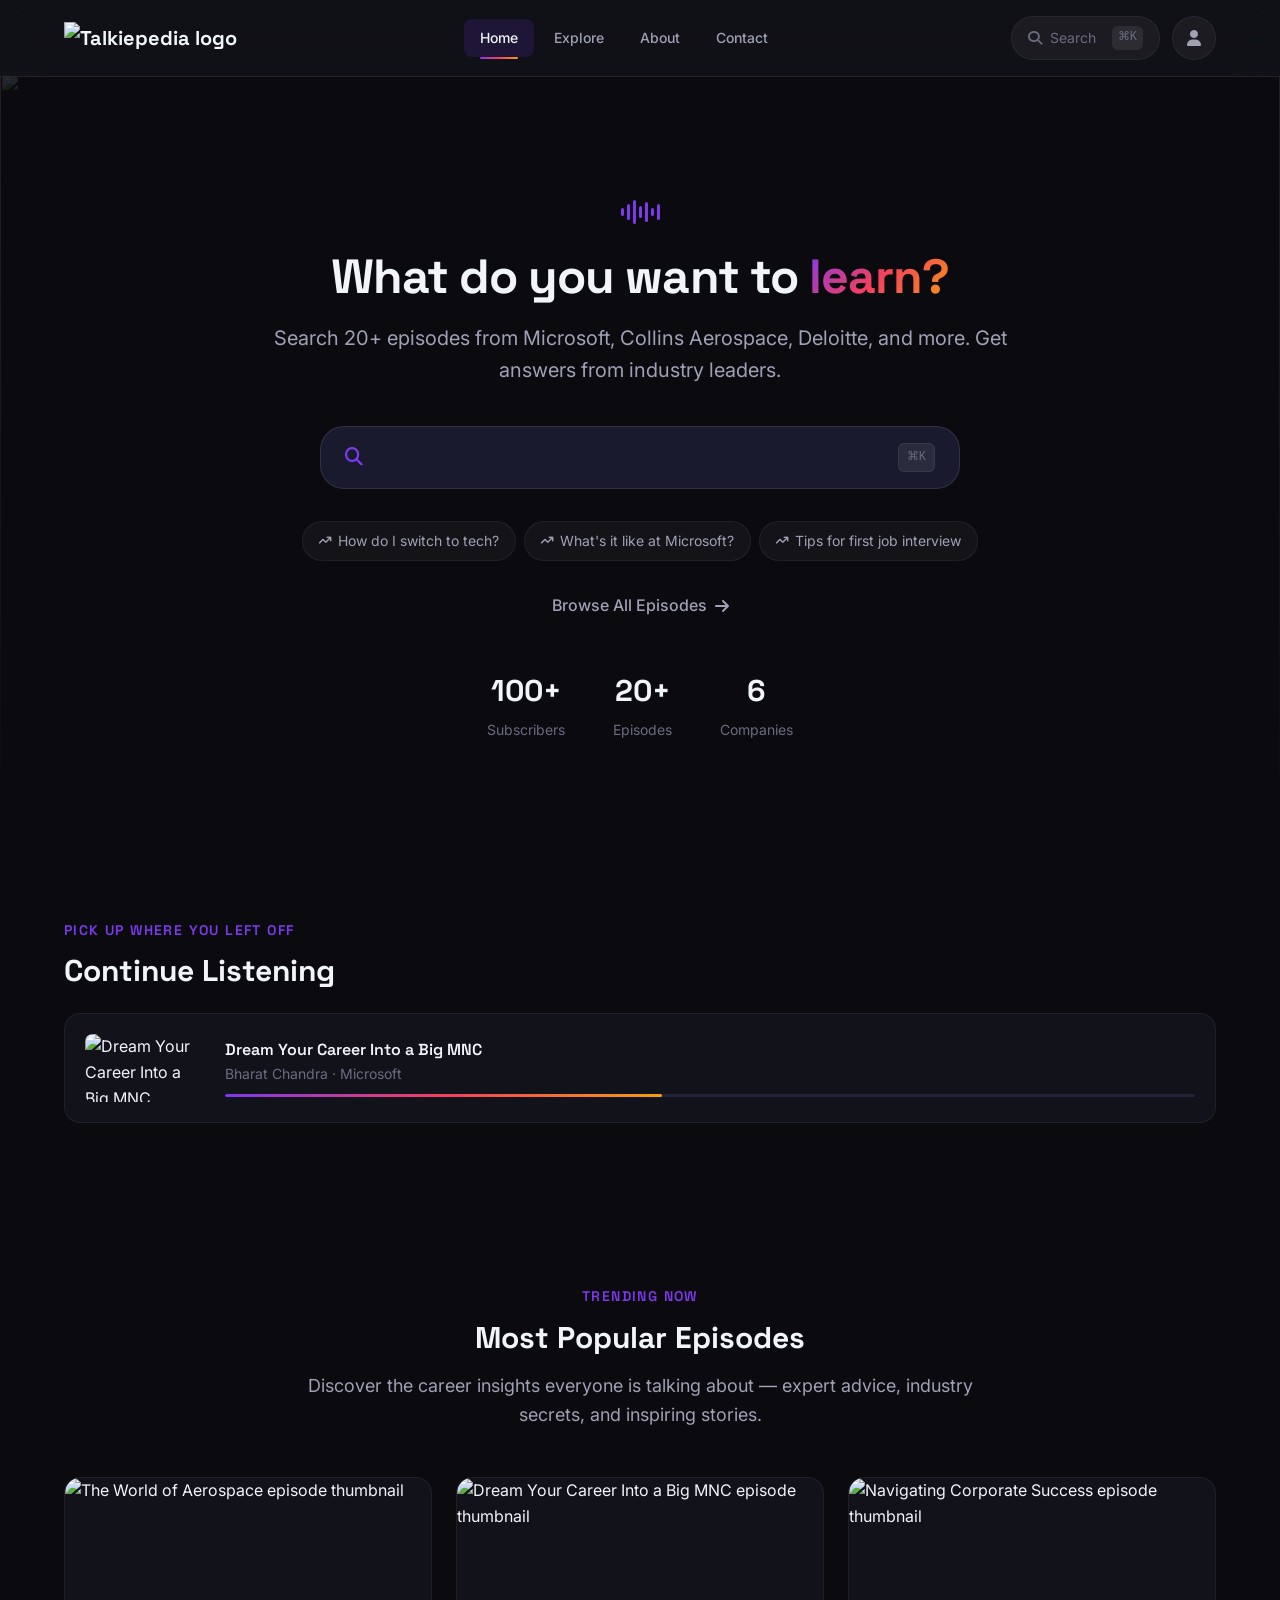
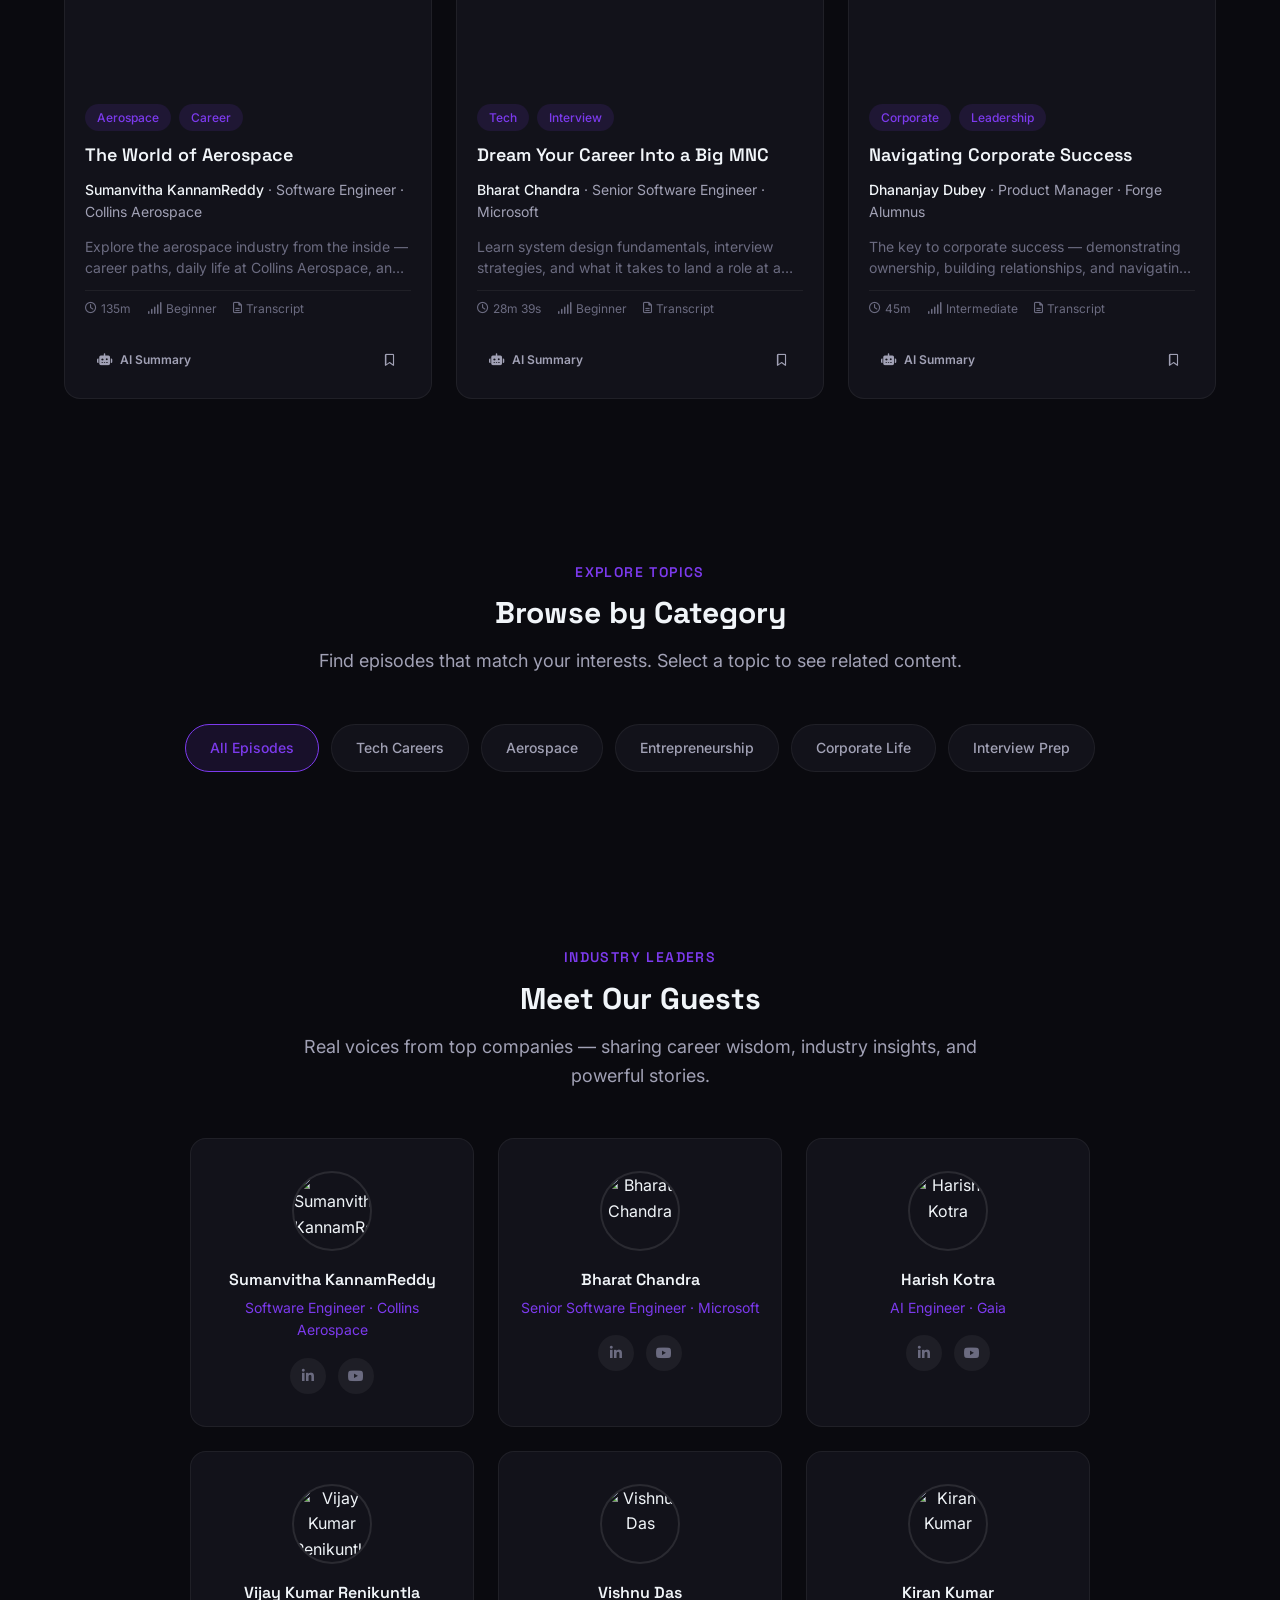
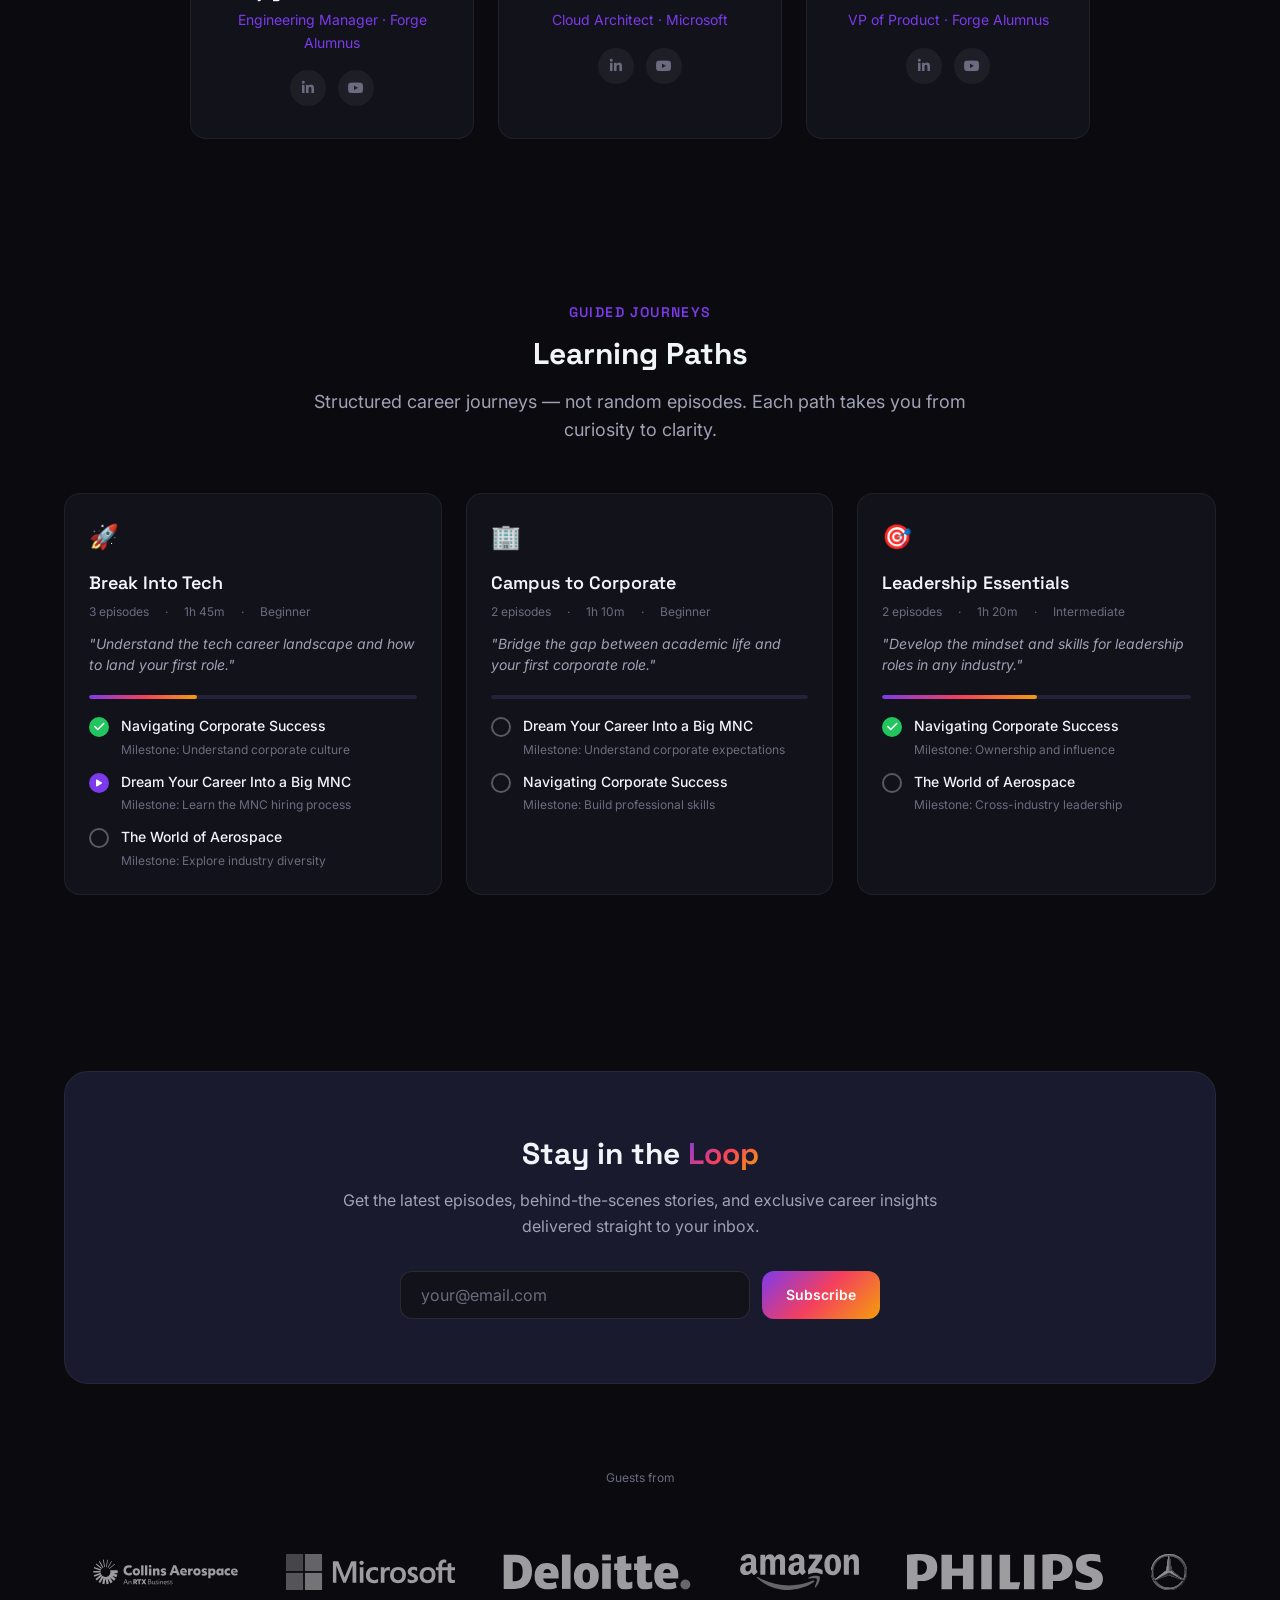
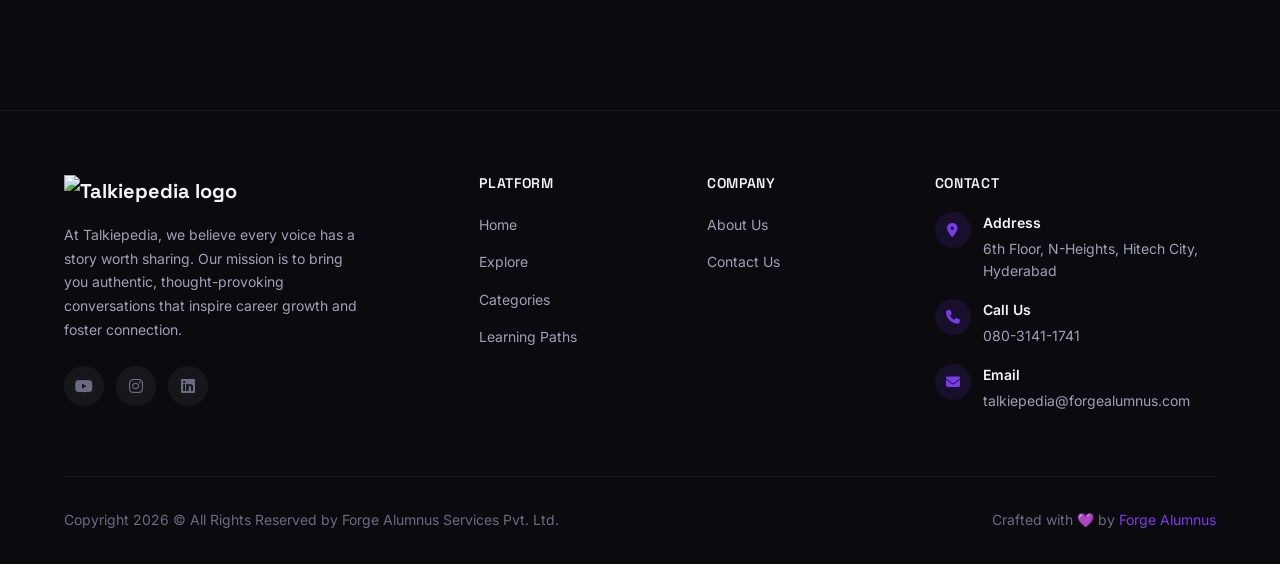
==== index.html @ c6d3da63 "Talkiepedia Redesign - Final Enhancements" ====
<!DOCTYPE html>
<html lang="en">
<head>
  <meta charset="UTF-8">
  <meta name="viewport" content="width=device-width, initial-scale=1.0">
  <meta name="color-scheme" content="dark">
  <meta name="description" content="Talkiepedia — An AI-powered career knowledge platform. Ask career questions, discover insights from industry leaders at Microsoft, Collins Aerospace, Deloitte, and more.">
  <title>Talkiepedia — AI-Powered Career Knowledge Platform</title>
  <link rel="icon" href="https://talkiepedia.forgealumnus.com/image/fav.png" type="image/png">
  <link rel="stylesheet" href="css/style.css">
  <link rel="stylesheet" href="https://cdnjs.cloudflare.com/ajax/libs/font-awesome/6.5.2/css/all.min.css">
</head>
<body>

  <!-- Skip to content (Accessibility) -->
  <a href="#main-content" class="skip-link">Skip to main content</a>

  <!-- ============================================
       NAVBAR
       ============================================ -->
  <nav class="navbar" role="navigation" aria-label="Main navigation">
    <div class="container">
      <a href="index.html" class="navbar-logo" aria-label="Talkiepedia Home">
        <img src="https://talkiepedia.forgealumnus.com/image/logo.png" alt="Talkiepedia logo">
      </a>

      <div class="navbar-links" id="navLinks" role="menubar">
        <a href="index.html" class="active" role="menuitem">Home</a>
        <a href="explore.html" role="menuitem">Explore</a>
        <a href="about.html" role="menuitem">About</a>
        <a href="contact.html" role="menuitem">Contact</a>
      </div>

      <div class="navbar-right">
        <button class="navbar-search-btn" id="navSearchBtn" aria-label="Open AI Search">
          <i class="fa-solid fa-magnifying-glass" aria-hidden="true"></i>
          <span class="search-btn-text">Search</span>
          <kbd aria-hidden="true">⌘K</kbd>
        </button>
        <button class="navbar-profile" aria-label="User Profile">
          <i class="fa-solid fa-user" aria-hidden="true"></i>
        </button>
        <button class="navbar-toggle" id="navToggle" aria-label="Toggle navigation menu" aria-expanded="false">
          <span></span>
        </button>
      </div>
    </div>
  </nav>
  <div class="mobile-overlay" id="mobileOverlay"></div>
  <div class="navbar-spacer"></div>

  <!-- ============================================
       MAIN CONTENT
       ============================================ -->
  <main id="main-content">

    <!-- HERO -->
    <section class="hero" aria-label="Hero section">
      <div class="hero-bg">
        <img src="https://talkiepedia.forgealumnus.com/image/HOME.png" alt="" aria-hidden="true">
      </div>
      <div class="hero-content">
        <div class="waveform" aria-hidden="true">
          <span></span><span></span><span></span><span></span><span></span><span></span><span></span>
        </div>
        <h1>What do you want to <span class="text-gradient">learn?</span></h1>
        <p class="hero-subtitle">Search 20+ episodes from Microsoft, Collins Aerospace, Deloitte, and more. Get answers from industry leaders.</p>

        <!-- Hero Search Bar — click opens Talkie AI -->
        <div class="hero-search">
          <button class="hero-search-input" id="heroSearchBtn" aria-label="Open Talkie AI Search" role="search">
            <i class="fa-solid fa-magnifying-glass search-icon" aria-hidden="true"></i>
            <span class="search-placeholder" id="searchPlaceholder">How do I crack Microsoft interviews?</span>
            <kbd aria-hidden="true">⌘K</kbd>
          </button>
        </div>

        <!-- Trending Questions -->
        <div class="trending-questions">
          <button class="trending-chip" data-query="How do I switch to tech?">
            <i class="fa-solid fa-arrow-trend-up" style="margin-right:6px; font-size:0.7rem;" aria-hidden="true"></i>
            How do I switch to tech?
          </button>
          <button class="trending-chip" data-query="What's it like at Microsoft?">
            <i class="fa-solid fa-arrow-trend-up" style="margin-right:6px; font-size:0.7rem;" aria-hidden="true"></i>
            What's it like at Microsoft?
          </button>
          <button class="trending-chip" data-query="Tips for first job interview">
            <i class="fa-solid fa-arrow-trend-up" style="margin-right:6px; font-size:0.7rem;" aria-hidden="true"></i>
            Tips for first job interview
          </button>
        </div>

        <a href="explore.html" class="hero-cta-secondary">
          Browse All Episodes <i class="fa-solid fa-arrow-right" aria-hidden="true"></i>
        </a>
      </div>

      <!-- Stats -->
      <div class="hero-stats" aria-label="Platform statistics">
        <div class="hero-stat">
          <div class="stat-number">100+</div>
          <div class="stat-label">Subscribers</div>
        </div>
        <div class="hero-stat">
          <div class="stat-number">20+</div>
          <div class="stat-label">Episodes</div>
        </div>
        <div class="hero-stat">
          <div class="stat-number">6</div>
          <div class="stat-label">Companies</div>
        </div>
      </div>
    </section>

    <!-- CONTINUE LISTENING (conditional — shown via JS if localStorage has history) -->
    <section class="section" id="continueListening" style="display:none;" aria-label="Continue listening">
      <div class="container">
        <div class="section-header" style="text-align:left; margin-bottom: var(--space-6);">
          <span class="section-label">Pick up where you left off</span>
          <h2>Continue Listening</h2>
        </div>
        <div id="continueListeningCards">
          <!-- Populated by JS -->
        </div>
      </div>
    </section>

    <!-- TRENDING EPISODES -->
    <section class="section" aria-label="Trending episodes">
      <div class="container">
        <div class="section-header reveal">
          <span class="section-label">Trending Now</span>
          <h2>Most Popular Episodes</h2>
          <p>Discover the career insights everyone is talking about — expert advice, industry secrets, and inspiring stories.</p>
        </div>

        <div class="grid grid-3 reveal-stagger">
          <!-- Card 1 -->
          <article class="podcast-card reveal" aria-label="Episode: The World of Aerospace">
            <div class="podcast-card-thumb">
              <a href="episode.html" aria-label="Play The World of Aerospace">
                <img src="https://talkiepedia.forgealumnus.com/image/sumanvitha.jpeg" alt="The World of Aerospace episode thumbnail" loading="lazy">
                <div class="podcast-card-play">
                  <button aria-hidden="true" tabindex="-1">
                    <i class="fa-solid fa-play"></i>
                  </button>
                </div>
              </a>
            </div>
            <div class="podcast-card-body">
              <div class="tags">
                <span class="tag">Aerospace</span>
                <span class="tag">Career</span>
              </div>
              <h3 class="podcast-card-title"><a href="episode.html">The World of Aerospace</a></h3>
              <p class="podcast-card-speaker"><strong>Sumanvitha KannamReddy</strong> · Software Engineer · Collins Aerospace</p>
              <p class="podcast-card-summary">Explore the aerospace industry from the inside — career paths, daily life at Collins Aerospace, and advice for aspiring engineers.</p>
              <div class="podcast-card-meta">
                <span><i class="fa-regular fa-clock" aria-hidden="true"></i> 135m</span>
                <span><i class="fa-solid fa-signal" aria-hidden="true"></i> Beginner</span>
                <span><i class="fa-regular fa-file-lines" aria-hidden="true"></i> Transcript</span>
              </div>
              <div class="podcast-card-actions">
                <button class="btn btn-ghost" onclick="openTalkieWithQuery('Aerospace career tips')">
                  <i class="fa-solid fa-robot" aria-hidden="true"></i> AI Summary
                </button>
                <button class="btn btn-ghost btn-bookmark" aria-label="Bookmark this episode" data-episode="aerospace">
                  <i class="fa-regular fa-bookmark" aria-hidden="true"></i>
                </button>
              </div>
            </div>
          </article>

          <!-- Card 2 -->
          <article class="podcast-card reveal" aria-label="Episode: Dream Your Career Into a Big MNC">
            <div class="podcast-card-thumb">
              <a href="episode.html" aria-label="Play Dream Your Career Into a Big MNC">
                <img src="https://talkiepedia.forgealumnus.com/image/microsoft.png" alt="Dream Your Career Into a Big MNC episode thumbnail" loading="lazy">
                <div class="podcast-card-play">
                  <button aria-hidden="true" tabindex="-1">
                    <i class="fa-solid fa-play"></i>
                  </button>
                </div>
              </a>
            </div>
            <div class="podcast-card-body">
              <div class="tags">
                <span class="tag">Tech</span>
                <span class="tag">Interview</span>
              </div>
              <h3 class="podcast-card-title"><a href="episode.html">Dream Your Career Into a Big MNC</a></h3>
              <p class="podcast-card-speaker"><strong>Bharat Chandra</strong> · Senior Software Engineer · Microsoft</p>
              <p class="podcast-card-summary">Learn system design fundamentals, interview strategies, and what it takes to land a role at a top tech company like Microsoft.</p>
              <div class="podcast-card-meta">
                <span><i class="fa-regular fa-clock" aria-hidden="true"></i> 28m 39s</span>
                <span><i class="fa-solid fa-signal" aria-hidden="true"></i> Beginner</span>
                <span><i class="fa-regular fa-file-lines" aria-hidden="true"></i> Transcript</span>
              </div>
              <div class="podcast-card-actions">
                <button class="btn btn-ghost" onclick="openTalkieWithQuery('Microsoft interview tips')">
                  <i class="fa-solid fa-robot" aria-hidden="true"></i> AI Summary
                </button>
                <button class="btn btn-ghost btn-bookmark" aria-label="Bookmark this episode" data-episode="microsoft">
                  <i class="fa-regular fa-bookmark" aria-hidden="true"></i>
                </button>
              </div>
            </div>
          </article>

          <!-- Card 3 -->
          <article class="podcast-card reveal" aria-label="Episode: Navigating Corporate Success">
            <div class="podcast-card-thumb">
              <a href="episode.html" aria-label="Play Navigating Corporate Success">
                <img src="https://talkiepedia.forgealumnus.com/image/trailer.png" alt="Navigating Corporate Success episode thumbnail" loading="lazy">
                <div class="podcast-card-play">
                  <button aria-hidden="true" tabindex="-1">
                    <i class="fa-solid fa-play"></i>
                  </button>
                </div>
              </a>
            </div>
            <div class="podcast-card-body">
              <div class="tags">
                <span class="tag">Corporate</span>
                <span class="tag">Leadership</span>
              </div>
              <h3 class="podcast-card-title"><a href="episode.html">Navigating Corporate Success</a></h3>
              <p class="podcast-card-speaker"><strong>Dhananjay Dubey</strong> · Product Manager · Forge Alumnus</p>
              <p class="podcast-card-summary">The key to corporate success — demonstrating ownership, building relationships, and navigating the politics of modern workplaces.</p>
              <div class="podcast-card-meta">
                <span><i class="fa-regular fa-clock" aria-hidden="true"></i> 45m</span>
                <span><i class="fa-solid fa-signal" aria-hidden="true"></i> Intermediate</span>
                <span><i class="fa-regular fa-file-lines" aria-hidden="true"></i> Transcript</span>
              </div>
              <div class="podcast-card-actions">
                <button class="btn btn-ghost" onclick="openTalkieWithQuery('Corporate success tips')">
                  <i class="fa-solid fa-robot" aria-hidden="true"></i> AI Summary
                </button>
                <button class="btn btn-ghost btn-bookmark" aria-label="Bookmark this episode" data-episode="corporate">
                  <i class="fa-regular fa-bookmark" aria-hidden="true"></i>
                </button>
              </div>
            </div>
          </article>
        </div>
      </div>
    </section>

    <!-- BROWSE BY CATEGORY -->
    <section class="section" id="categories" aria-label="Browse by category">
      <div class="container">
        <div class="section-header reveal">
          <span class="section-label">Explore Topics</span>
          <h2>Browse by Category</h2>
          <p>Find episodes that match your interests. Select a topic to see related content.</p>
        </div>

        <div class="category-scroll reveal" role="tablist" aria-label="Episode categories">
          <button class="category-pill active" role="tab" aria-selected="true" data-category="all">All Episodes</button>
          <button class="category-pill" role="tab" aria-selected="false" data-category="tech">Tech Careers</button>
          <button class="category-pill" role="tab" aria-selected="false" data-category="aerospace">Aerospace</button>
          <button class="category-pill" role="tab" aria-selected="false" data-category="entrepreneurship">Entrepreneurship</button>
          <button class="category-pill" role="tab" aria-selected="false" data-category="corporate">Corporate Life</button>
          <button class="category-pill" role="tab" aria-selected="false" data-category="interview">Interview Prep</button>
        </div>
      </div>
    </section>

    <!-- FEATURED GUESTS -->
    <section class="section" id="guests" aria-label="Featured guests">
      <div class="container">
        <div class="section-header reveal">
          <span class="section-label">Industry Leaders</span>
          <h2>Meet Our Guests</h2>
          <p>Real voices from top companies — sharing career wisdom, industry insights, and powerful stories.</p>
        </div>

        <div class="grid grid-3 reveal-stagger" style="max-width: 900px; margin: 0 auto;">
          <!-- Guest 1 -->
          <div class="guest-card reveal">
            <div class="guest-avatar">
              <img src="https://talkiepedia.forgealumnus.com/image/sumanvitha.jpeg" alt="Sumanvitha KannamReddy" loading="lazy">
            </div>
            <div class="guest-name">Sumanvitha KannamReddy</div>
            <div class="guest-company">Software Engineer · Collins Aerospace</div>
            <div class="guest-social">
              <a href="https://www.linkedin.com/in/sumanvitha/" target="_blank" rel="noopener noreferrer" aria-label="Sumanvitha on LinkedIn">
                <i class="fa-brands fa-linkedin-in" aria-hidden="true"></i>
              </a>
              <a href="https://www.youtube.com/watch?v=5oZ_GtRx6S0" target="_blank" rel="noopener noreferrer" aria-label="Sumanvitha's episode on YouTube">
                <i class="fa-brands fa-youtube" aria-hidden="true"></i>
              </a>
            </div>
          </div>

          <!-- Guest 2 -->
          <div class="guest-card reveal">
            <div class="guest-avatar">
              <img src="https://talkiepedia.forgealumnus.com/image/bharat.jpeg" alt="Bharat Chandra" loading="lazy">
            </div>
            <div class="guest-name">Bharat Chandra</div>
            <div class="guest-company">Senior Software Engineer · Microsoft</div>
            <div class="guest-social">
              <a href="https://www.linkedin.com/in/bharat-chandra26/" target="_blank" rel="noopener noreferrer" aria-label="Bharat on LinkedIn">
                <i class="fa-brands fa-linkedin-in" aria-hidden="true"></i>
              </a>
              <a href="https://www.youtube.com/watch?v=hhckoit3fKk" target="_blank" rel="noopener noreferrer" aria-label="Bharat's episode on YouTube">
                <i class="fa-brands fa-youtube" aria-hidden="true"></i>
              </a>
            </div>
          </div>

          <!-- Guest 3 -->
          <div class="guest-card reveal">
            <div class="guest-avatar">
              <img src="https://talkiepedia.forgealumnus.com/image/Harish.jpeg" alt="Harish Kotra" loading="lazy">
            </div>
            <div class="guest-name">Harish Kotra</div>
            <div class="guest-company">AI Engineer · Gaia</div>
            <div class="guest-social">
              <a href="https://www.linkedin.com/in/harishkotra/" target="_blank" rel="noopener noreferrer" aria-label="Harish on LinkedIn">
                <i class="fa-brands fa-linkedin-in" aria-hidden="true"></i>
              </a>
              <a href="https://www.youtube.com/@Talkiepedia" target="_blank" rel="noopener noreferrer" aria-label="Harish's episode on YouTube">
                <i class="fa-brands fa-youtube" aria-hidden="true"></i>
              </a>
            </div>
          </div>

          <!-- Guest 4 -->
          <div class="guest-card reveal">
            <div class="guest-avatar">
              <img src="https://talkiepedia.forgealumnus.com/image/vijay.jpeg" alt="Vijay Kumar Renikuntla" loading="lazy">
            </div>
            <div class="guest-name">Vijay Kumar Renikuntla</div>
            <div class="guest-company">Engineering Manager · Forge Alumnus</div>
            <div class="guest-social">
              <a href="https://www.linkedin.com/in/vijay-kumar-renikuntla-4a3360135/" target="_blank" rel="noopener noreferrer" aria-label="Vijay on LinkedIn">
                <i class="fa-brands fa-linkedin-in" aria-hidden="true"></i>
              </a>
              <a href="https://www.youtube.com/@Talkiepedia" target="_blank" rel="noopener noreferrer" aria-label="Vijay's episode on YouTube">
                <i class="fa-brands fa-youtube" aria-hidden="true"></i>
              </a>
            </div>
          </div>

          <!-- Guest 5 -->
          <div class="guest-card reveal">
            <div class="guest-avatar">
              <img src="https://talkiepedia.forgealumnus.com/image/Vishnu_das.jpeg" alt="Vishnu Das" loading="lazy">
            </div>
            <div class="guest-name">Vishnu Das</div>
            <div class="guest-company">Cloud Architect · Microsoft</div>
            <div class="guest-social">
              <a href="https://www.linkedin.com/in/vishnudaskunjibettu/" target="_blank" rel="noopener noreferrer" aria-label="Vishnu on LinkedIn">
                <i class="fa-brands fa-linkedin-in" aria-hidden="true"></i>
              </a>
              <a href="https://www.youtube.com/@Talkiepedia" target="_blank" rel="noopener noreferrer" aria-label="Vishnu's episode on YouTube">
                <i class="fa-brands fa-youtube" aria-hidden="true"></i>
              </a>
            </div>
          </div>

          <!-- Guest 6 -->
          <div class="guest-card reveal">
            <div class="guest-avatar">
              <img src="https://talkiepedia.forgealumnus.com/image/kiran.jpg" alt="Kiran Kumar" loading="lazy">
            </div>
            <div class="guest-name">Kiran Kumar</div>
            <div class="guest-company">VP of Product · Forge Alumnus</div>
            <div class="guest-social">
              <a href="https://www.linkedin.com/in/kirankumar-perka-35525821/" target="_blank" rel="noopener noreferrer" aria-label="Kiran on LinkedIn">
                <i class="fa-brands fa-linkedin-in" aria-hidden="true"></i>
              </a>
              <a href="https://www.youtube.com/@Talkiepedia" target="_blank" rel="noopener noreferrer" aria-label="Kiran's episode on YouTube">
                <i class="fa-brands fa-youtube" aria-hidden="true"></i>
              </a>
            </div>
          </div>
        </div>
      </div>
    </section>

    <!-- LEARNING PATHS -->
    <section class="section" id="learning-paths" aria-label="Learning paths">
      <div class="container">
        <div class="section-header reveal">
          <span class="section-label">Guided Journeys</span>
          <h2>Learning Paths</h2>
          <p>Structured career journeys — not random episodes. Each path takes you from curiosity to clarity.</p>
        </div>

        <div class="paths-scroll reveal-stagger">
          <!-- Path 1 -->
          <div class="path-card reveal">
            <div class="path-icon">🚀</div>
            <h4>Break Into Tech</h4>
            <div class="path-meta">
              <span>3 episodes</span>
              <span>·</span>
              <span>1h 45m</span>
              <span>·</span>
              <span>Beginner</span>
            </div>
            <p class="path-outcome">"Understand the tech career landscape and how to land your first role."</p>
            <div class="path-progress-bar">
              <div class="path-progress-fill" style="width: 33%;" aria-label="33% complete"></div>
            </div>
            <div class="path-episodes">
              <div class="path-episode">
                <div class="path-episode-status completed" aria-label="Completed">
                  <i class="fa-solid fa-check" aria-hidden="true"></i>
                </div>
                <div class="path-episode-info">
                  <div class="path-episode-title">Navigating Corporate Success</div>
                  <div class="path-episode-milestone">Milestone: Understand corporate culture</div>
                </div>
              </div>
              <div class="path-episode">
                <div class="path-episode-status current" aria-label="In progress">
                  <i class="fa-solid fa-play" style="font-size:0.5rem;" aria-hidden="true"></i>
                </div>
                <div class="path-episode-info">
                  <div class="path-episode-title">Dream Your Career Into a Big MNC</div>
                  <div class="path-episode-milestone">Milestone: Learn the MNC hiring process</div>
                </div>
              </div>
              <div class="path-episode">
                <div class="path-episode-status pending" aria-label="Not started"></div>
                <div class="path-episode-info">
                  <div class="path-episode-title">The World of Aerospace</div>
                  <div class="path-episode-milestone">Milestone: Explore industry diversity</div>
                </div>
              </div>
            </div>
          </div>

          <!-- Path 2 -->
          <div class="path-card reveal">
            <div class="path-icon">🏢</div>
            <h4>Campus to Corporate</h4>
            <div class="path-meta">
              <span>2 episodes</span>
              <span>·</span>
              <span>1h 10m</span>
              <span>·</span>
              <span>Beginner</span>
            </div>
            <p class="path-outcome">"Bridge the gap between academic life and your first corporate role."</p>
            <div class="path-progress-bar">
              <div class="path-progress-fill" style="width: 0%;" aria-label="0% complete"></div>
            </div>
            <div class="path-episodes">
              <div class="path-episode">
                <div class="path-episode-status pending" aria-label="Not started"></div>
                <div class="path-episode-info">
                  <div class="path-episode-title">Dream Your Career Into a Big MNC</div>
                  <div class="path-episode-milestone">Milestone: Understand corporate expectations</div>
                </div>
              </div>
              <div class="path-episode">
                <div class="path-episode-status pending" aria-label="Not started"></div>
                <div class="path-episode-info">
                  <div class="path-episode-title">Navigating Corporate Success</div>
                  <div class="path-episode-milestone">Milestone: Build professional skills</div>
                </div>
              </div>
            </div>
          </div>

          <!-- Path 3 -->
          <div class="path-card reveal">
            <div class="path-icon">🎯</div>
            <h4>Leadership Essentials</h4>
            <div class="path-meta">
              <span>2 episodes</span>
              <span>·</span>
              <span>1h 20m</span>
              <span>·</span>
              <span>Intermediate</span>
            </div>
            <p class="path-outcome">"Develop the mindset and skills for leadership roles in any industry."</p>
            <div class="path-progress-bar">
              <div class="path-progress-fill" style="width: 50%;" aria-label="50% complete"></div>
            </div>
            <div class="path-episodes">
              <div class="path-episode">
                <div class="path-episode-status completed" aria-label="Completed">
                  <i class="fa-solid fa-check" aria-hidden="true"></i>
                </div>
                <div class="path-episode-info">
                  <div class="path-episode-title">Navigating Corporate Success</div>
                  <div class="path-episode-milestone">Milestone: Ownership and influence</div>
                </div>
              </div>
              <div class="path-episode">
                <div class="path-episode-status pending" aria-label="Not started"></div>
                <div class="path-episode-info">
                  <div class="path-episode-title">The World of Aerospace</div>
                  <div class="path-episode-milestone">Milestone: Cross-industry leadership</div>
                </div>
              </div>
            </div>
          </div>
        </div>
      </div>
    </section>

    <!-- NEWSLETTER -->
    <section class="section" aria-label="Newsletter signup">
      <div class="container">
        <div class="newsletter reveal">
          <h2>Stay in the <span class="text-gradient">Loop</span></h2>
          <p>Get the latest episodes, behind-the-scenes stories, and exclusive career insights delivered straight to your inbox.</p>
          <form class="newsletter-form" onsubmit="event.preventDefault(); showNewsletterSuccess();" aria-label="Newsletter subscription">
            <input type="email" placeholder="your@email.com" aria-label="Email address" required>
            <button type="submit" class="btn btn-primary">Subscribe</button>
          </form>
        </div>
      </div>
    </section>

    <!-- PARTNER LOGOS -->
    <section class="section" style="padding-top:0;" aria-label="Partner companies">
      <div class="container">
        <div class="text-center reveal" style="margin-bottom: var(--space-6);">
          <span class="section-label" style="font-size: var(--text-xs); color: var(--text-muted);">Guests from</span>
        </div>
        <div class="partners-strip reveal">
          <img src="assets/logos/Collins_Aerospace_logo.svg" alt="Collins Aerospace" class="partner-logo" loading="lazy">
          <img src="assets/logos/Microsoft_logo.svg" alt="Microsoft" class="partner-logo" loading="lazy">
          <img src="assets/logos/Deloitte.svg" alt="Deloitte" class="partner-logo" loading="lazy">
          <img src="assets/logos/Amazon_logo.svg" alt="Amazon" class="partner-logo" loading="lazy">
          <img src="assets/logos/Philips_logo_new.svg" alt="Philips" class="partner-logo" loading="lazy">
          <img src="assets/logos/Mercedes-Logo.svg" alt="Mercedes-Benz" class="partner-logo" loading="lazy">
        </div>
      </div>
    </section>

  </main>

  <!-- ============================================
       FOOTER
       ============================================ -->
  <footer class="footer" role="contentinfo">
    <div class="container">
      <div class="footer-grid">
        <div class="footer-brand">
          <a href="index.html" class="navbar-logo" aria-label="Talkiepedia Home">
            <img src="https://talkiepedia.forgealumnus.com/image/logo.png" alt="Talkiepedia logo">
          </a>
          <p>At Talkiepedia, we believe every voice has a story worth sharing. Our mission is to bring you authentic, thought-provoking conversations that inspire career growth and foster connection.</p>
          <div class="footer-social">
            <a href="https://www.youtube.com/@Talkiepedia" target="_blank" rel="noopener noreferrer" aria-label="YouTube">
              <i class="fa-brands fa-youtube" aria-hidden="true"></i>
            </a>
            <a href="https://www.instagram.com/talkiepedia/" target="_blank" rel="noopener noreferrer" aria-label="Instagram">
              <i class="fa-brands fa-instagram" aria-hidden="true"></i>
            </a>
            <a href="https://www.linkedin.com/in/dhananjay-dubey-35aa31169/" target="_blank" rel="noopener noreferrer" aria-label="LinkedIn">
              <i class="fa-brands fa-linkedin" aria-hidden="true"></i>
            </a>
          </div>
        </div>

        <div class="footer-column">
          <h5>Platform</h5>
          <ul>
            <li><a href="index.html">Home</a></li>
            <li><a href="explore.html">Explore</a></li>
            <li><a href="index.html#categories">Categories</a></li>
            <li><a href="index.html#learning-paths">Learning Paths</a></li>
          </ul>
        </div>

        <div class="footer-column">
          <h5>Company</h5>
          <ul>
            <li><a href="about.html">About Us</a></li>
            <li><a href="contact.html">Contact Us</a></li>
          </ul>
        </div>

        <div class="footer-column">
          <h5>Contact</h5>
          <div class="footer-contact-item">
            <div class="footer-contact-icon"><i class="fa-solid fa-location-dot" aria-hidden="true"></i></div>
            <div class="footer-contact-text">
              <span>Address</span>
              <a href="https://www.google.com/maps/search/6th+floor,+N-heights,+Hitech-City,+Hyderabad" target="_blank" rel="noopener noreferrer">6th Floor, N-Heights, Hitech City, Hyderabad</a>
            </div>
          </div>
          <div class="footer-contact-item">
            <div class="footer-contact-icon"><i class="fa-solid fa-phone" aria-hidden="true"></i></div>
            <div class="footer-contact-text">
              <span>Call Us</span>
              <a href="tel:08031411741">080-3141-1741</a>
            </div>
          </div>
          <div class="footer-contact-item">
            <div class="footer-contact-icon"><i class="fa-solid fa-envelope" aria-hidden="true"></i></div>
            <div class="footer-contact-text">
              <span>Email</span>
              <a href="mailto:talkiepedia@forgealumnus.com">talkiepedia@forgealumnus.com</a>
            </div>
          </div>
        </div>
      </div>

      <div class="footer-bottom">
        <p>Copyright 2026 © All Rights Reserved by Forge Alumnus Services Pvt. Ltd.</p>
        <p>Crafted with 💜 by <a href="https://portfolio.forgealumnus.com" target="_blank" rel="noopener noreferrer" style="color:var(--accent-primary);">Forge Alumnus</a></p>
      </div>
    </div>
  </footer>

  <!-- ============================================
       TALKIE AI SEARCH OVERLAY
       ============================================ -->
  <div class="talkie-overlay" id="talkieOverlay" role="dialog" aria-modal="true" aria-label="Talkie AI Search">
    <button class="talkie-close" id="talkieClose" aria-label="Close search">
      <i class="fa-solid fa-xmark" aria-hidden="true"></i>
    </button>

    <div class="talkie-search-container">
      <input type="text" class="talkie-search-input" id="talkieInput" placeholder="Ask anything about careers..." aria-label="Search career questions" autocomplete="off">
    </div>

    <!-- Suggestions (empty state) -->
    <div class="talkie-suggestions" id="talkieSuggestions">
      <h4>💡 Try asking</h4>
      <div class="trending-questions" style="justify-content:center;">
        <button class="trending-chip" data-query="How do I crack Microsoft interviews?">How do I crack Microsoft interviews?</button>
        <button class="trending-chip" data-query="What's it like working in aerospace?">What's it like working in aerospace?</button>
        <button class="trending-chip" data-query="Tips for career transition to tech">Tips for career transition to tech</button>
        <button class="trending-chip" data-query="How to navigate corporate politics?">How to navigate corporate politics?</button>
      </div>
    </div>

    <!-- Results (shown after query) -->
    <div class="talkie-results" id="talkieResults" style="display:none;">
      <!-- Populated by JS -->
    </div>

    <div class="talkie-related" id="talkieRelated" style="display:none;">
      <!-- Populated by JS -->
    </div>
  </div>

  <script src="js/main.js"></script>
</body>
</html>
---- css/style.css ----
/* ============================================================
   TALKIEPEDIA — Design System
   An AI-Powered Career Knowledge Platform
   ============================================================ */

/* --- Google Fonts --- */
@import url('https://fonts.googleapis.com/css2?family=Inter:wght@300;400;500;600;700&family=Space+Grotesk:wght@400;500;600;700&display=swap');

/* ============================================================
   1. Design Tokens
   ============================================================ */
:root {
  /* Colors — Surfaces */
  --bg-primary:       #0a0a0f;
  --bg-surface:       #12121a;
  --bg-elevated:      #1a1a2e;
  --bg-hover:         #22223a;

  /* Colors — Accents */
  --accent-primary:   #7c3aed;
  --accent-secondary: #f43f5e;
  --accent-warm:      #f59e0b;
  --accent-gradient:  linear-gradient(135deg, #7c3aed, #f43f5e, #f59e0b);
  --accent-gradient-subtle: linear-gradient(135deg, rgba(124,58,237,0.15), rgba(244,63,94,0.08));

  /* Colors — Text */
  --text-primary:     #f1f5f9;
  --text-secondary:   #a1a1b5;
  --text-muted:       #6b6b80;

  /* Colors — Borders & Glass */
  --border-subtle:    rgba(255,255,255,0.06);
  --border-medium:    rgba(255,255,255,0.10);
  --glass-bg:         rgba(18,18,26,0.80);
  --glass-border:     rgba(255,255,255,0.08);

  /* Colors — Semantic */
  --success:          #22c55e;
  --warning:          #f59e0b;
  --error:            #ef4444;

  /* Typography */
  --font-heading:     'Space Grotesk', system-ui, sans-serif;
  --font-body:        'Inter', system-ui, sans-serif;

  /* Type Scale */
  --text-xs:    0.75rem;
  --text-sm:    0.875rem;
  --text-base:  1rem;
  --text-lg:    1.125rem;
  --text-xl:    1.25rem;
  --text-2xl:   1.5rem;
  --text-3xl:   1.875rem;
  --text-4xl:   2.25rem;
  --text-5xl:   3rem;
  --text-6xl:   3.75rem;

  /* Spacing */
  --space-1:  0.25rem;
  --space-2:  0.5rem;
  --space-3:  0.75rem;
  --space-4:  1rem;
  --space-5:  1.25rem;
  --space-6:  1.5rem;
  --space-8:  2rem;
  --space-10: 2.5rem;
  --space-12: 3rem;
  --space-16: 4rem;
  --space-20: 5rem;
  --space-24: 6rem;

  /* Radius */
  --radius-sm:   0.375rem;
  --radius-md:   0.5rem;
  --radius-lg:   0.75rem;
  --radius-xl:   1rem;
  --radius-2xl:  1.5rem;
  --radius-full: 9999px;

  /* Shadows (elevation) */
  --shadow-sm:   0 1px 2px rgba(0,0,0,0.3);
  --shadow-md:   0 4px 12px rgba(0,0,0,0.4);
  --shadow-lg:   0 8px 24px rgba(0,0,0,0.5);
  --shadow-glow: 0 0 20px rgba(124,58,237,0.15);

  /* Transitions */
  --ease-out:  cubic-bezier(0.16, 1, 0.3, 1);
  --ease-in-out: cubic-bezier(0.4, 0, 0.2, 1);
  --duration-fast:   150ms;
  --duration-normal: 250ms;
  --duration-slow:   400ms;

  /* Layout */
  --container-max: 1200px;
  --content-max:   65ch;

  color-scheme: dark;
}

/* ============================================================
   2. Reset & Base
   ============================================================ */
*,
*::before,
*::after {
  box-sizing: border-box;
  margin: 0;
  padding: 0;
}

html {
  scroll-behavior: smooth;
  -webkit-text-size-adjust: 100%;
  text-size-adjust: 100%;
}

body {
  font-family: var(--font-body);
  font-size: var(--text-base);
  line-height: 1.6;
  color: var(--text-primary);
  background-color: var(--bg-primary);
  -webkit-font-smoothing: antialiased;
  -moz-osx-font-smoothing: grayscale;
  overflow-x: hidden;
}

img, video, svg {
  display: block;
  max-width: 100%;
  height: auto;
}

a {
  color: inherit;
  text-decoration: none;
}

button {
  font: inherit;
  cursor: pointer;
  border: none;
  background: none;
  color: inherit;
}

ul, ol {
  list-style: none;
}

/* ============================================================
   3. Accessibility
   ============================================================ */

/* Skip to content */
.skip-link {
  position: absolute;
  top: -100%;
  left: var(--space-4);
  z-index: 10000;
  padding: var(--space-3) var(--space-6);
  background: var(--accent-primary);
  color: white;
  font-weight: 600;
  border-radius: var(--radius-md);
  transition: top var(--duration-fast) var(--ease-out);
}
.skip-link:focus {
  top: var(--space-4);
}

/* Focus ring — never hidden */
:focus-visible {
  outline: 2px solid var(--accent-primary);
  outline-offset: 2px;
}

/* Reduced motion */
@media (prefers-reduced-motion: reduce) {
  *, *::before, *::after {
    animation-duration: 0.01ms !important;
    animation-iteration-count: 1 !important;
    transition-duration: 0.01ms !important;
    scroll-behavior: auto !important;
  }
}

/* Screen reader only */
.sr-only {
  position: absolute;
  width: 1px;
  height: 1px;
  padding: 0;
  margin: -1px;
  overflow: hidden;
  clip: rect(0,0,0,0);
  white-space: nowrap;
  border: 0;
}

/* High contrast */
@media (prefers-contrast: more) {
  :root {
    --border-subtle: rgba(255,255,255,0.20);
    --border-medium: rgba(255,255,255,0.30);
    --text-secondary: #c8c8d8;
  }
}

/* ============================================================
   4. Layout
   ============================================================ */
.container {
  width: 100%;
  max-width: var(--container-max);
  margin: 0 auto;
  padding: 0 var(--space-6);
}

.section {
  padding: var(--space-20) 0;
}

.section-header {
  text-align: center;
  margin-bottom: var(--space-12);
}

.section-header .section-label {
  display: inline-block;
  font-family: var(--font-heading);
  font-size: var(--text-sm);
  font-weight: 600;
  letter-spacing: 0.1em;
  text-transform: uppercase;
  color: var(--accent-primary);
  margin-bottom: var(--space-3);
}

.section-header h2 {
  font-family: var(--font-heading);
  font-size: var(--text-3xl);
  font-weight: 700;
  color: var(--text-primary);
  line-height: 1.2;
}

.section-header p {
  max-width: var(--content-max);
  margin: var(--space-4) auto 0;
  color: var(--text-secondary);
  font-size: var(--text-lg);
}

/* Grid helpers */
.grid {
  display: grid;
  gap: var(--space-6);
}
.grid-2 { grid-template-columns: repeat(2, 1fr); }
.grid-3 { grid-template-columns: repeat(3, 1fr); }
.grid-4 { grid-template-columns: repeat(4, 1fr); }

@media (max-width: 1024px) {
  .grid-3, .grid-4 { grid-template-columns: repeat(2, 1fr); }
}
@media (max-width: 768px) {
  .grid-2, .grid-3, .grid-4 { grid-template-columns: 1fr; }
}

/* ============================================================
   5. Typography
   ============================================================ */
h1, h2, h3, h4, h5, h6 {
  font-family: var(--font-heading);
  font-weight: 700;
  line-height: 1.2;
  color: var(--text-primary);
}

h1 { font-size: var(--text-5xl); }
h2 { font-size: var(--text-3xl); }
h3 { font-size: var(--text-2xl); }
h4 { font-size: var(--text-xl); }

.text-gradient {
  background: var(--accent-gradient);
  -webkit-background-clip: text;
  background-clip: text;
  -webkit-text-fill-color: transparent;
}

.text-secondary { color: var(--text-secondary); }
.text-muted     { color: var(--text-muted); }
.text-accent    { color: var(--accent-primary); }

/* ============================================================
   6. Navbar
   ============================================================ */
.navbar {
  position: fixed;
  top: 0;
  left: 0;
  right: 0;
  z-index: 1000;
  padding: var(--space-4) 0;
  background: var(--glass-bg);
  backdrop-filter: blur(20px);
  -webkit-backdrop-filter: blur(20px);
  border-bottom: 1px solid var(--glass-border);
  transition: background var(--duration-normal) var(--ease-out);
}

.navbar .container {
  display: flex;
  align-items: center;
  justify-content: space-between;
  gap: var(--space-8);
}

.navbar-logo {
  display: flex;
  align-items: center;
  gap: var(--space-3);
  font-family: var(--font-heading);
  font-size: var(--text-xl);
  font-weight: 700;
  flex-shrink: 0;
}

.navbar-logo img {
  height: 32px;
  width: auto;
}

.navbar-links {
  display: flex;
  align-items: center;
  gap: var(--space-1);
}

.navbar-links a {
  position: relative;
  padding: var(--space-2) var(--space-4);
  font-size: var(--text-sm);
  font-weight: 500;
  color: var(--text-secondary);
  border-radius: var(--radius-md);
  transition: color var(--duration-fast), background var(--duration-fast);
}

.navbar-links a:hover {
  color: var(--text-primary);
  background: rgba(255,255,255,0.05);
}

.navbar-links a.active {
  color: var(--text-primary);
  background: rgba(124, 58, 237, 0.15);
}

.navbar-links a.active::after {
  content: '';
  position: absolute;
  bottom: -2px;
  left: var(--space-4);
  right: var(--space-4);
  height: 2px;
  background: var(--accent-gradient);
  border-radius: var(--radius-full);
}


.navbar-right {
  display: flex;
  align-items: center;
  gap: var(--space-3);
}

.navbar-profile {
  display: flex;
  align-items: center;
  justify-content: center;
  width: 44px;
  height: 44px;
  border-radius: var(--radius-full);
  background: rgba(255,255,255,0.05);
  border: 1px solid var(--border-subtle);
  color: var(--text-secondary);
  cursor: pointer;
  transition: all var(--duration-fast);
  flex-shrink: 0;
  padding: 0;
  overflow: hidden;
}

.navbar-profile:hover {
  border-color: var(--accent-primary);
  color: var(--text-primary);
}

.navbar-profile img {
  width: 100%;
  height: 100%;
  object-fit: cover;
}

.navbar-search-btn {
  display: flex;
  align-items: center;
  gap: var(--space-2);
  padding: var(--space-2) var(--space-4);
  background: rgba(255,255,255,0.05);
  border: 1px solid var(--border-subtle);
  border-radius: var(--radius-full);
  color: var(--text-muted);
  font-size: var(--text-sm);
  transition: all var(--duration-fast);
  min-width: 44px;
  min-height: 44px;
  justify-content: center;
}

.navbar-search-btn:hover {
  border-color: var(--accent-primary);
  color: var(--text-primary);
}

.navbar-search-btn kbd {
  font-size: var(--text-xs);
  padding: 2px 6px;
  background: rgba(255,255,255,0.08);
  border-radius: var(--radius-sm);
  margin-left: var(--space-2);
}

/* Mobile nav toggle */
.navbar-toggle {
  display: none;
  padding: var(--space-2);
  min-width: 44px;
  min-height: 44px;
  align-items: center;
  justify-content: center;
}

.navbar-toggle span {
  display: block;
  width: 20px;
  height: 2px;
  background: var(--text-primary);
  position: relative;
  transition: background var(--duration-fast);
}
.navbar-toggle span::before,
.navbar-toggle span::after {
  content: '';
  position: absolute;
  left: 0;
  width: 100%;
  height: 2px;
  background: var(--text-primary);
  transition: transform var(--duration-normal) var(--ease-out);
}
.navbar-toggle span::before { top: -6px; }
.navbar-toggle span::after  { top: 6px; }

.navbar-toggle.active span { background: transparent; }
.navbar-toggle.active span::before { transform: rotate(45deg) translate(4px, 4px); }
.navbar-toggle.active span::after  { transform: rotate(-45deg) translate(4px, -4px); }

@media (max-width: 768px) {
  .navbar-toggle { display: flex; }
  .navbar-links {
    position: fixed;
    top: 0;
    right: -100%;
    width: 280px;
    height: 100dvh;
    flex-direction: column;
    align-items: flex-start;
    padding: var(--space-20) var(--space-6) var(--space-6);
    background: var(--bg-surface);
    border-left: 1px solid var(--border-subtle);
    transition: right var(--duration-slow) var(--ease-out);
    gap: var(--space-6);
    z-index: 999;
  }
  .navbar-links.open { right: 0; }
  .navbar-links a {
    width: 100%;
    padding: var(--space-3) var(--space-4);
    font-size: var(--text-base);
  }
  .navbar-search-btn kbd,
  .hero-search-input kbd {
    display: none;
  }
  .footer-column a {
    padding: var(--space-2) 0;
    display: inline-block;
  }
  
  .category-scroll {
    justify-content: flex-start;
  }
  .mobile-overlay {
    position: fixed;
    inset: 0;
    background: rgba(0,0,0,0.5);
    opacity: 0;
    pointer-events: none;
    transition: opacity var(--duration-normal);
    z-index: 998;
  }
  .mobile-overlay.active {
    opacity: 1;
    pointer-events: all;
  }
}

/* Spacer for fixed navbar */
.navbar-spacer {
  height: 72px;
}

/* ============================================================
   7. Hero Section
   ============================================================ */
.hero {
  position: relative;
  display: flex;
  flex-direction: column;
  align-items: center;
  justify-content: center;
  min-height: 85vh;
  padding: var(--space-24) var(--space-6) var(--space-16);
  text-align: center;
  overflow: hidden;
}

.hero-bg {
  position: absolute;
  inset: 0;
  z-index: 0;
}

.hero-bg img {
  width: 100%;
  height: 100%;
  object-fit: cover;
  opacity: 0.25;
}

.hero-bg::after {
  content: '';
  position: absolute;
  inset: 0;
  background: linear-gradient(
    to bottom,
    rgba(10,10,15,0.5) 0%,
    rgba(10,10,15,0.7) 50%,
    var(--bg-primary) 100%
  );
}

.hero-content {
  position: relative;
  z-index: 1;
  max-width: 800px;
  margin: 0 auto;
}

.hero-content h1 {
  font-size: var(--text-5xl);
  margin-bottom: var(--space-4);
  letter-spacing: -0.02em;
}

.hero-content .hero-subtitle {
  font-size: var(--text-xl);
  color: var(--text-secondary);
  margin-bottom: var(--space-10);
  max-width: var(--content-max);
  margin-inline: auto;
}

/* Hero search bar */
.hero-search {
  width: 100%;
  max-width: 640px;
  margin: 0 auto var(--space-8);
}

.hero-search-input {
  display: flex;
  align-items: center;
  gap: var(--space-3);
  width: 100%;
  padding: var(--space-4) var(--space-6);
  background: var(--bg-elevated);
  border: 1px solid var(--border-medium);
  border-radius: var(--radius-2xl);
  cursor: pointer;
  transition: all var(--duration-normal) var(--ease-out);
  min-height: 56px;
}

.hero-search-input:hover,
.hero-search-input:focus-within {
  border-color: var(--accent-primary);
  box-shadow: 0 0 0 2px var(--accent-primary);
}

.hero-search-input .search-icon {
  color: var(--accent-primary);
  font-size: var(--text-lg);
  flex-shrink: 0;
}

.hero-search-input .search-placeholder {
  flex: 1;
  text-align: left;
  color: var(--text-muted);
  font-size: var(--text-base);
}

.hero-search-input kbd {
  font-size: var(--text-xs);
  padding: 4px 8px;
  background: rgba(255,255,255,0.08);
  border: 1px solid var(--border-subtle);
  border-radius: var(--radius-sm);
  color: var(--text-muted);
}

/* Trending questions */
.trending-questions {
  display: flex;
  flex-wrap: wrap;
  justify-content: center;
  gap: var(--space-2);
  margin-bottom: var(--space-8);
}

.trending-chip {
  padding: var(--space-2) var(--space-4);
  background: rgba(255,255,255,0.04);
  border: 1px solid var(--border-subtle);
  border-radius: var(--radius-full);
  font-size: var(--text-sm);
  color: var(--text-secondary);
  cursor: pointer;
  transition: all var(--duration-fast);
  min-height: 36px;
  display: flex;
  align-items: center;
}

.trending-chip:hover {
  background: rgba(124,58,237,0.1);
  border-color: var(--accent-primary);
  color: var(--text-primary);
}

.hero-cta-secondary {
  display: inline-flex;
  align-items: center;
  gap: var(--space-2);
  color: var(--text-secondary);
  font-weight: 500;
  transition: color var(--duration-fast);
}
.hero-cta-secondary:hover { color: var(--text-primary); }

/* Hero stats bar */
.hero-stats {
  position: relative;
  z-index: 1;
  display: flex;
  justify-content: center;
  gap: var(--space-12);
  margin-top: var(--space-12);
}

.hero-stat {
  text-align: center;
}

.hero-stat .stat-number {
  font-family: var(--font-heading);
  font-size: var(--text-3xl);
  font-weight: 700;
  color: var(--text-primary);
}

.hero-stat .stat-label {
  font-size: var(--text-sm);
  color: var(--text-muted);
  margin-top: var(--space-1);
}

@media (max-width: 768px) {
  .hero {
    min-height: 70vh;
    padding: var(--space-16) var(--space-4) var(--space-10);
  }
  .hero-content h1 { font-size: var(--text-3xl); }
  .hero-content .hero-subtitle { font-size: var(--text-base); }
  .hero-stats { gap: var(--space-8); flex-wrap: wrap; }
  .hero-stat .stat-number { font-size: var(--text-2xl); }
}

/* ============================================================
   8. Buttons
   ============================================================ */
.btn {
  display: inline-flex;
  align-items: center;
  justify-content: center;
  gap: var(--space-2);
  padding: var(--space-3) var(--space-6);
  font-family: var(--font-body);
  font-size: var(--text-sm);
  font-weight: 600;
  border-radius: var(--radius-lg);
  transition: all var(--duration-normal) var(--ease-out);
  min-height: 44px;
  min-width: 44px;
  white-space: nowrap;
}

.btn-primary {
  background: var(--accent-gradient);
  color: white;
  border: none;
}
.btn-primary:hover {
  opacity: 0.9;
  transform: translateY(-1px);
  box-shadow: var(--shadow-md);
}

.btn-secondary {
  background: transparent;
  color: var(--text-primary);
  border: 1px solid var(--border-medium);
}
.btn-secondary:hover {
  background: rgba(255,255,255,0.05);
  border-color: var(--text-secondary);
}

.btn-ghost {
  background: transparent;
  color: var(--text-secondary);
  padding: var(--space-2) var(--space-3);
}
.btn-ghost:hover {
  color: var(--text-primary);
  background: rgba(255,255,255,0.05);
}

.btn-icon {
  padding: var(--space-2);
  border-radius: var(--radius-md);
}

/* ============================================================
   9. Podcast Cards
   ============================================================ */
.podcast-card {
  background: var(--bg-surface);
  border: 1px solid var(--border-subtle);
  border-radius: var(--radius-xl);
  overflow: hidden;
  transition: all var(--duration-normal) var(--ease-out);
  display: flex;
  flex-direction: column;
}

.podcast-card:hover {
  border-color: var(--border-medium);
  transform: translateY(-4px);
  box-shadow: var(--shadow-lg);
}

.podcast-card-thumb {
  position: relative;
  aspect-ratio: 16/9;
  overflow: hidden;
}

.podcast-card-thumb a {
  display: block;
  width: 100%;
  height: 100%;
}

.podcast-card-thumb img {
  width: 100%;
  height: 100%;
  object-fit: cover;
  transition: transform var(--duration-slow) var(--ease-out);
}

.podcast-card:hover .podcast-card-thumb img {
  transform: scale(1.05);
}

.podcast-card-play {
  position: absolute;
  inset: 0;
  display: flex;
  align-items: center;
  justify-content: center;
  background: rgba(0,0,0,0.3);
  opacity: 0;
  transition: opacity var(--duration-normal);
}

.podcast-card:hover .podcast-card-play {
  opacity: 1;
}

.podcast-card-play button {
  width: 56px;
  height: 56px;
  border-radius: var(--radius-full);
  background: var(--accent-gradient);
  color: white;
  font-size: var(--text-xl);
  display: flex;
  align-items: center;
  justify-content: center;
  transition: transform var(--duration-fast);
}

.podcast-card-play button:hover {
  transform: scale(1.1);
}

.podcast-card-body {
  padding: var(--space-5);
  display: flex;
  flex-direction: column;
  gap: var(--space-3);
  flex: 1;
}

/* Tags */
.tags {
  display: flex;
  flex-wrap: wrap;
  gap: var(--space-2);
}

.tag {
  padding: var(--space-1) var(--space-3);
  font-size: var(--text-xs);
  font-weight: 500;
  background: rgba(124,58,237,0.12);
  color: var(--accent-primary);
  border-radius: var(--radius-full);
}

.tag-secondary {
  background: rgba(255,255,255,0.05);
  color: var(--text-secondary);
}

.podcast-card-title {
  font-family: var(--font-heading);
  font-size: var(--text-lg);
  font-weight: 600;
  line-height: 1.3;
  color: var(--text-primary);
}

.podcast-card-title a {
  color: inherit;
  text-decoration: none;
  transition: color var(--duration-fast);
}

.podcast-card-title a:hover {
  color: var(--accent-primary);
}

.podcast-card-speaker {
  font-size: var(--text-sm);
  color: var(--text-secondary);
}

.podcast-card-speaker strong {
  color: var(--text-primary);
  font-weight: 500;
}

.podcast-card-summary {
  font-size: var(--text-sm);
  color: var(--text-muted);
  line-height: 1.5;
  display: -webkit-box;
  -webkit-line-clamp: 2;
  -webkit-box-orient: vertical;
  overflow: hidden;
}

.podcast-card-meta {
  display: flex;
  align-items: center;
  gap: var(--space-4);
  font-size: var(--text-xs);
  color: var(--text-muted);
  padding-top: var(--space-2);
  border-top: 1px solid var(--border-subtle);
  margin-top: auto;
}

.podcast-card-meta span {
  display: flex;
  align-items: center;
  gap: var(--space-1);
}

.podcast-card-actions {
  display: flex;
  justify-content: space-between;
  align-items: center;
  padding-top: var(--space-3);
}

.podcast-card-actions .btn {
  font-size: var(--text-xs);
  padding: var(--space-2) var(--space-3);
  min-height: 36px;
}

/* ============================================================
   10. Continue Listening
   ============================================================ */
.continue-listening {
  background: var(--bg-surface);
  border: 1px solid var(--border-subtle);
  border-radius: var(--radius-xl);
  padding: var(--space-5);
  display: flex;
  align-items: center;
  gap: var(--space-5);
  transition: all var(--duration-normal) var(--ease-out);
  cursor: pointer;
}

.continue-listening:hover {
  border-color: var(--border-medium);
  box-shadow: var(--shadow-md);
}

.continue-thumb {
  width: 120px;
  height: 68px;
  border-radius: var(--radius-md);
  overflow: hidden;
  flex-shrink: 0;
  position: relative;
}

.continue-thumb img {
  width: 100%;
  height: 100%;
  object-fit: cover;
}

.continue-info {
  flex: 1;
  min-width: 0;
}

.continue-info h4 {
  font-size: var(--text-base);
  font-weight: 600;
  margin-bottom: var(--space-1);
  white-space: nowrap;
  overflow: hidden;
  text-overflow: ellipsis;
}

.continue-info p {
  font-size: var(--text-sm);
  color: var(--text-muted);
}

.continue-progress {
  width: 100%;
  height: 3px;
  background: var(--bg-hover);
  border-radius: var(--radius-full);
  margin-top: var(--space-2);
  overflow: hidden;
}

.continue-progress-bar {
  height: 100%;
  background: var(--accent-gradient);
  border-radius: var(--radius-full);
  transition: width var(--duration-normal);
}

/* ============================================================
   11. Category Pills
   ============================================================ */
.category-scroll {
  display: flex;
  gap: var(--space-3);
  overflow-x: auto;
  padding-bottom: var(--space-3);
  scrollbar-width: none;
  justify-content: center;
}
.category-scroll::-webkit-scrollbar { display: none; }

.category-pill {
  padding: var(--space-3) var(--space-6);
  background: var(--bg-surface);
  border: 1px solid var(--border-subtle);
  border-radius: var(--radius-full);
  font-size: var(--text-sm);
  font-weight: 500;
  color: var(--text-secondary);
  white-space: nowrap;
  cursor: pointer;
  transition: all var(--duration-fast);
  min-height: 44px;
  display: flex;
  align-items: center;
}

.category-pill:hover,
.category-pill.active {
  background: rgba(124,58,237,0.12);
  border-color: var(--accent-primary);
  color: var(--accent-primary);
}

/* ============================================================
   12. Guest Cards
   ============================================================ */
.guest-card {
  display: flex;
  flex-direction: column;
  align-items: center;
  text-align: center;
  padding: var(--space-8) var(--space-5);
  background: var(--bg-surface);
  border: 1px solid var(--border-subtle);
  border-radius: var(--radius-xl);
  transition: all var(--duration-normal) var(--ease-out);
}

.guest-card:hover {
  border-color: var(--border-medium);
  transform: translateY(-4px);
  box-shadow: var(--shadow-lg);
}

.guest-avatar {
  width: 80px;
  height: 80px;
  border-radius: var(--radius-full);
  overflow: hidden;
  margin-bottom: var(--space-4);
  border: 2px solid var(--border-medium);
  transition: border-color var(--duration-normal);
}

.guest-card:hover .guest-avatar {
  border-color: var(--accent-primary);
}

.guest-avatar img {
  width: 100%;
  height: 100%;
  object-fit: cover;
}

.guest-name {
  font-family: var(--font-heading);
  font-size: var(--text-base);
  font-weight: 600;
  margin-bottom: var(--space-1);
}

.guest-company {
  font-size: var(--text-sm);
  color: var(--accent-primary);
  margin-bottom: var(--space-4);
}

.guest-social {
  display: flex;
  gap: var(--space-3);
}

.guest-social a {
  width: 36px;
  height: 36px;
  display: flex;
  align-items: center;
  justify-content: center;
  background: rgba(255,255,255,0.05);
  border-radius: var(--radius-full);
  color: var(--text-muted);
  font-size: var(--text-sm);
  transition: all var(--duration-fast);
}

.guest-social a:hover {
  background: var(--accent-primary);
  color: white;
}

/* ============================================================
   13. Learning Path Cards
   ============================================================ */
.path-card {
  background: var(--bg-surface);
  border: 1px solid var(--border-subtle);
  border-radius: var(--radius-xl);
  padding: var(--space-6);
  min-width: 320px;
  transition: all var(--duration-normal) var(--ease-out);
}

.path-card:hover {
  border-color: var(--border-medium);
  transform: translateY(-4px);
  box-shadow: var(--shadow-lg);
}

.path-icon {
  font-size: var(--text-2xl);
  margin-bottom: var(--space-4);
}

.path-card h4 {
  font-family: var(--font-heading);
  font-size: var(--text-lg);
  font-weight: 600;
  margin-bottom: var(--space-2);
}

.path-meta {
  display: flex;
  gap: var(--space-4);
  font-size: var(--text-xs);
  color: var(--text-muted);
  margin-bottom: var(--space-3);
}

.path-outcome {
  font-size: var(--text-sm);
  color: var(--text-secondary);
  font-style: italic;
  margin-bottom: var(--space-5);
  line-height: 1.5;
}

.path-progress-bar {
  width: 100%;
  height: 4px;
  background: var(--bg-hover);
  border-radius: var(--radius-full);
  overflow: hidden;
  margin-bottom: var(--space-4);
}

.path-progress-fill {
  height: 100%;
  background: var(--accent-gradient);
  border-radius: var(--radius-full);
}

.path-episodes {
  display: flex;
  flex-direction: column;
  gap: var(--space-3);
}

.path-episode {
  display: flex;
  align-items: flex-start;
  gap: var(--space-3);
  font-size: var(--text-sm);
}

.path-episode-status {
  flex-shrink: 0;
  width: 20px;
  height: 20px;
  border-radius: var(--radius-full);
  display: flex;
  align-items: center;
  justify-content: center;
  font-size: var(--text-xs);
  margin-top: 2px;
}

.path-episode-status.completed {
  background: var(--success);
  color: white;
}

.path-episode-status.current {
  background: var(--accent-primary);
  color: white;
}

.path-episode-status.pending {
  background: transparent;
  border: 2px solid rgba(255, 255, 255, 0.3);
  color: var(--text-muted);
}

.path-episode-info {
  flex: 1;
}

.path-episode-title {
  color: var(--text-primary);
  font-weight: 500;
}

.path-episode-milestone {
  color: var(--text-muted);
  font-size: var(--text-xs);
  margin-top: 2px;
}

/* Horizontal scroll container for paths */
.paths-scroll {
  display: flex;
  gap: var(--space-6);
  overflow-x: auto;
  padding-bottom: var(--space-4);
  scrollbar-width: none;
}
.paths-scroll::-webkit-scrollbar { display: none; }

/* ============================================================
   14. Newsletter Section
   ============================================================ */
.newsletter {
  background: var(--bg-elevated);
  border-radius: var(--radius-2xl);
  padding: var(--space-16) var(--space-8);
  text-align: center;
  border: 1px solid var(--border-subtle);
}

.newsletter h2 {
  margin-bottom: var(--space-4);
}

.newsletter p {
  max-width: var(--content-max);
  margin: 0 auto var(--space-8);
  color: var(--text-secondary);
}

.newsletter-form {
  display: flex;
  gap: var(--space-3);
  max-width: 480px;
  margin: 0 auto;
}

.newsletter-form input[type="email"] {
  flex: 1;
  padding: var(--space-3) var(--space-5);
  background: var(--bg-surface);
  border: 1px solid var(--border-medium);
  border-radius: var(--radius-lg);
  color: var(--text-primary);
  font-family: var(--font-body);
  font-size: var(--text-base);
  min-height: 48px;
  transition: border-color var(--duration-fast);
}

.newsletter-form input[type="email"]::placeholder {
  color: var(--text-muted);
}

.newsletter-form input[type="email"]:focus {
  border-color: var(--accent-primary);
  outline: none;
  box-shadow: 0 0 0 3px rgba(124,58,237,0.15);
}

@media (max-width: 768px) {
  .newsletter { padding: var(--space-10) var(--space-5); }
  .newsletter-form { flex-direction: column; }
}

/* ============================================================
   15. Footer
   ============================================================ */
.footer {
  border-top: 1px solid var(--border-subtle);
  padding: var(--space-16) 0 var(--space-8);
}

.footer-grid {
  display: grid;
  grid-template-columns: 2fr 1fr 1fr 1.5fr;
  gap: var(--space-10);
  margin-bottom: var(--space-12);
}

.footer-brand p {
  color: var(--text-secondary);
  font-size: var(--text-sm);
  line-height: 1.7;
  margin-top: var(--space-4);
  max-width: 300px;
}

.footer-social {
  display: flex;
  gap: var(--space-3);
  margin-top: var(--space-6);
}

.footer-social a {
  width: 40px;
  height: 40px;
  display: flex;
  align-items: center;
  justify-content: center;
  background: rgba(255,255,255,0.05);
  border-radius: var(--radius-full);
  color: var(--text-muted);
  transition: all var(--duration-fast);
}

.footer-social a:hover {
  background: var(--accent-primary);
  color: white;
}

.footer-column h5 {
  font-family: var(--font-heading);
  font-size: var(--text-sm);
  font-weight: 600;
  text-transform: uppercase;
  letter-spacing: 0.05em;
  color: var(--text-primary);
  margin-bottom: var(--space-5);
}

.footer-column ul {
  display: flex;
  flex-direction: column;
  gap: var(--space-3);
}

.footer-column a {
  font-size: var(--text-sm);
  color: var(--text-secondary);
  transition: color var(--duration-fast);
}

.footer-column a:hover {
  color: var(--accent-primary);
}

.footer-contact-item {
  display: flex;
  align-items: flex-start;
  gap: var(--space-3);
  margin-bottom: var(--space-4);
}

.footer-contact-icon {
  width: 36px;
  height: 36px;
  display: flex;
  align-items: center;
  justify-content: center;
  background: rgba(124,58,237,0.12);
  border-radius: var(--radius-full);
  color: var(--accent-primary);
  font-size: var(--text-sm);
  flex-shrink: 0;
}

.footer-contact-text {
  font-size: var(--text-sm);
}

.footer-contact-text span {
  display: block;
  font-weight: 600;
  color: var(--text-primary);
  margin-bottom: var(--space-1);
}

.footer-contact-text a {
  color: var(--text-secondary);
}

.footer-bottom {
  padding-top: var(--space-8);
  border-top: 1px solid var(--border-subtle);
  display: flex;
  justify-content: space-between;
  align-items: center;
  font-size: var(--text-sm);
  color: var(--text-muted);
}

@media (max-width: 1024px) {
  .footer-grid { grid-template-columns: 1fr 1fr; }
}
@media (max-width: 768px) {
  .footer-grid { grid-template-columns: 1fr; }
  .footer-bottom { flex-direction: column; gap: var(--space-3); text-align: center; }
}

/* ============================================================
   16. Talkie AI Search Overlay
   ============================================================ */
.talkie-overlay {
  position: fixed;
  inset: 0;
  z-index: 2000;
  display: flex;
  flex-direction: column;
  align-items: center;
  padding: var(--space-20) var(--space-6) var(--space-6);
  background: rgba(10,10,15,0.85);
  backdrop-filter: blur(24px);
  -webkit-backdrop-filter: blur(24px);
  opacity: 0;
  pointer-events: none;
  transition: opacity var(--duration-normal) var(--ease-out);
}

.talkie-overlay.active {
  opacity: 1;
  pointer-events: all;
}

.talkie-overlay .talkie-close {
  position: absolute;
  top: var(--space-6);
  right: var(--space-6);
  width: 44px;
  height: 44px;
  display: flex;
  align-items: center;
  justify-content: center;
  border-radius: var(--radius-full);
  color: var(--text-secondary);
  font-size: var(--text-xl);
  transition: all var(--duration-fast);
}

.talkie-overlay .talkie-close:hover {
  color: var(--text-primary);
  background: rgba(255,255,255,0.05);
}

.talkie-search-container {
  width: 100%;
  max-width: 640px;
  margin-bottom: var(--space-8);
}

.talkie-search-input {
  width: 100%;
  padding: var(--space-5) var(--space-6);
  background: var(--bg-elevated);
  border: 1px solid var(--border-medium);
  border-radius: var(--radius-2xl);
  color: var(--text-primary);
  font-family: var(--font-body);
  font-size: var(--text-lg);
  transition: border-color var(--duration-fast);
}

.talkie-search-input::placeholder {
  color: var(--text-muted);
}

.talkie-search-input:focus {
  outline: none;
  border-color: var(--accent-primary);
  box-shadow: var(--shadow-glow);
}

.talkie-results {
  width: 100%;
  max-width: 640px;
  display: flex;
  flex-direction: column;
  gap: var(--space-4);
  max-height: 60vh;
  overflow-y: auto;
  scrollbar-width: thin;
}

.talkie-result-card {
  background: var(--bg-surface);
  border: 1px solid var(--border-subtle);
  border-radius: var(--radius-xl);
  padding: var(--space-5);
  transition: all var(--duration-fast);
}

.talkie-result-card:hover {
  border-color: var(--border-medium);
}

.talkie-result-header {
  display: flex;
  justify-content: space-between;
  align-items: flex-start;
  margin-bottom: var(--space-3);
}

.talkie-result-title {
  font-family: var(--font-heading);
  font-size: var(--text-base);
  font-weight: 600;
}

.talkie-result-speaker {
  font-size: var(--text-sm);
  color: var(--text-secondary);
  margin-bottom: var(--space-3);
}

.talkie-result-timestamp {
  display: flex;
  align-items: center;
  gap: var(--space-2);
  font-size: var(--text-sm);
  color: var(--accent-primary);
  margin-bottom: var(--space-3);
}

.talkie-result-snippet {
  font-size: var(--text-sm);
  color: var(--text-secondary);
  line-height: 1.6;
  font-style: italic;
  margin-bottom: var(--space-4);
}

.talkie-result-actions {
  display: flex;
  gap: var(--space-3);
}

.talkie-related {
  width: 100%;
  max-width: 640px;
  margin-top: var(--space-6);
}

.talkie-related h4 {
  font-size: var(--text-sm);
  color: var(--text-muted);
  margin-bottom: var(--space-3);
}

.talkie-related-questions {
  display: flex;
  flex-direction: column;
  gap: var(--space-2);
}

.talkie-related-q {
  padding: var(--space-3) var(--space-4);
  background: rgba(255,255,255,0.03);
  border: 1px solid var(--border-subtle);
  border-radius: var(--radius-lg);
  font-size: var(--text-sm);
  color: var(--text-secondary);
  cursor: pointer;
  text-align: left;
  transition: all var(--duration-fast);
  min-height: 44px;
  display: flex;
  align-items: center;
}

.talkie-related-q:hover {
  background: rgba(124,58,237,0.08);
  border-color: var(--accent-primary);
  color: var(--text-primary);
}

/* Talkie suggestions (empty state) */
.talkie-suggestions {
  width: 100%;
  max-width: 640px;
}

.talkie-suggestions h4 {
  font-size: var(--text-sm);
  color: var(--text-muted);
  margin-bottom: var(--space-4);
  text-align: center;
}

/* ============================================================
   17. Episode Detail Page
   ============================================================ */
.episode-back {
  display: inline-flex;
  align-items: center;
  gap: var(--space-2);
  color: var(--text-secondary);
  font-size: var(--text-sm);
  margin-bottom: var(--space-6);
  transition: color var(--duration-fast);
}
.episode-back:hover { color: var(--text-primary); }

.episode-player {
  width: 100%;
  aspect-ratio: 16/9;
  border-radius: var(--radius-xl);
  overflow: hidden;
  margin-bottom: var(--space-8);
  background: var(--bg-surface);
}

.episode-player iframe {
  width: 100%;
  height: 100%;
  border: none;
}

.episode-header {
  margin-bottom: var(--space-8);
}

.episode-header h1 {
  font-size: var(--text-3xl);
  margin-bottom: var(--space-3);
}

.episode-header .episode-speaker {
  font-size: var(--text-lg);
  color: var(--text-secondary);
  margin-bottom: var(--space-4);
}

.episode-actions {
  display: flex;
  gap: var(--space-3);
  margin-top: var(--space-5);
}

/* Transcript */
.transcript-section {
  background: var(--bg-surface);
  border: 1px solid var(--border-subtle);
  border-radius: var(--radius-xl);
  padding: var(--space-6);
  margin-bottom: var(--space-8);
}

.transcript-header {
  display: flex;
  justify-content: space-between;
  align-items: center;
  margin-bottom: var(--space-5);
}

.transcript-header h3 {
  font-size: var(--text-xl);
}

.transcript-search {
  display: flex;
  align-items: center;
  gap: var(--space-2);
  padding: var(--space-2) var(--space-4);
  background: var(--bg-elevated);
  border: 1px solid var(--border-subtle);
  border-radius: var(--radius-lg);
  min-width: 200px;
}

.transcript-search input {
  background: transparent;
  border: none;
  color: var(--text-primary);
  font-size: var(--text-sm);
  width: 100%;
  outline: none;
}

.transcript-search input::placeholder {
  color: var(--text-muted);
}

.transcript-entries {
  display: flex;
  flex-direction: column;
  gap: var(--space-1);
}

.transcript-entry {
  display: flex;
  align-items: flex-start;
  gap: var(--space-4);
  padding: var(--space-3) var(--space-4);
  border-radius: var(--radius-md);
  transition: background var(--duration-fast);
  cursor: pointer;
}

.transcript-entry:hover {
  background: rgba(255,255,255,0.03);
}

.transcript-timestamp {
  font-family: var(--font-heading);
  font-size: var(--text-sm);
  color: var(--accent-primary);
  font-weight: 500;
  flex-shrink: 0;
  min-width: 50px;
}

.transcript-text {
  font-size: var(--text-sm);
  color: var(--text-secondary);
  line-height: 1.6;
}

.transcript-text mark {
  background: rgba(124,58,237,0.3);
  color: var(--text-primary);
  border-radius: 2px;
  padding: 0 2px;
}

/* Related episodes */
.related-section h3 {
  font-size: var(--text-xl);
  margin-bottom: var(--space-6);
}

/* Guest bio in episode page */
.guest-bio {
  display: flex;
  gap: var(--space-6);
  padding: var(--space-6);
  background: var(--bg-surface);
  border: 1px solid var(--border-subtle);
  border-radius: var(--radius-xl);
}

.guest-bio-avatar {
  width: 80px;
  height: 80px;
  border-radius: var(--radius-full);
  overflow: hidden;
  flex-shrink: 0;
}

.guest-bio-avatar img {
  width: 100%;
  height: 100%;
  object-fit: cover;
}

.guest-bio-info h4 {
  margin-bottom: var(--space-1);
}

.guest-bio-info .guest-bio-company {
  color: var(--accent-primary);
  font-size: var(--text-sm);
  margin-bottom: var(--space-3);
}

.guest-bio-info p {
  color: var(--text-secondary);
  font-size: var(--text-sm);
  line-height: 1.6;
}

@media (max-width: 768px) {
  .guest-bio { flex-direction: column; align-items: center; text-align: center; }
}

/* ============================================================
   18. Explore Page
   ============================================================ */
.explore-controls {
  display: flex;
  justify-content: space-between;
  align-items: center;
  margin-bottom: var(--space-8);
  flex-wrap: wrap;
  gap: var(--space-4);
}

.explore-sort {
  display: flex;
  align-items: center;
  gap: var(--space-2);
}

.explore-sort select {
  padding: var(--space-2) var(--space-4);
  background: var(--bg-surface);
  border: 1px solid var(--border-subtle);
  border-radius: var(--radius-md);
  color: var(--text-primary);
  font-family: var(--font-body);
  font-size: var(--text-sm);
  min-height: 40px;
  cursor: pointer;
}

.explore-count {
  font-size: var(--text-sm);
  color: var(--text-muted);
}

/* ============================================================
   19. Partner Logos
   ============================================================ */
.partners-strip {
  display: flex;
  align-items: center;
  justify-content: center;
  gap: var(--space-12);
  flex-wrap: wrap;
  padding: var(--space-10) 0;
}

.partner-logo {
  height: 36px;
  width: auto;
  object-fit: contain;
  opacity: 0.6;
  filter: grayscale(100%);
  transition: all 300ms ease;
}

.partner-logo:hover {
  opacity: 1;
  filter: grayscale(0%);
  transform: translateY(-2px) scale(1.03);
}

/* ============================================================
   20. Scroll Reveal Animation
   ============================================================ */
.reveal {
  opacity: 0;
  transform: translateY(24px);
  transition: opacity 0.6s var(--ease-out), transform 0.6s var(--ease-out);
}

.reveal.visible {
  opacity: 1;
  transform: translateY(0);
}

/* Stagger children */
.reveal-stagger > .reveal:nth-child(1) { transition-delay: 0ms; }
.reveal-stagger > .reveal:nth-child(2) { transition-delay: 80ms; }
.reveal-stagger > .reveal:nth-child(3) { transition-delay: 160ms; }
.reveal-stagger > .reveal:nth-child(4) { transition-delay: 240ms; }
.reveal-stagger > .reveal:nth-child(5) { transition-delay: 320ms; }
.reveal-stagger > .reveal:nth-child(6) { transition-delay: 400ms; }

/* ============================================================
   21. Waveform decoration (hero only)
   ============================================================ */
.waveform {
  display: flex;
  align-items: center;
  justify-content: center;
  gap: 3px;
  height: 24px;
  margin-bottom: var(--space-6);
}

.waveform span {
  display: block;
  width: 3px;
  background: var(--accent-primary);
  border-radius: var(--radius-full);
  animation: waveform-pulse 1.2s ease-in-out infinite;
}

.waveform span:nth-child(1) { height: 8px;  animation-delay: 0s; }
.waveform span:nth-child(2) { height: 16px; animation-delay: 0.1s; }
.waveform span:nth-child(3) { height: 24px; animation-delay: 0.2s; }
.waveform span:nth-child(4) { height: 12px; animation-delay: 0.3s; }
.waveform span:nth-child(5) { height: 20px; animation-delay: 0.4s; }
.waveform span:nth-child(6) { height: 8px;  animation-delay: 0.5s; }
.waveform span:nth-child(7) { height: 16px; animation-delay: 0.6s; }

@keyframes waveform-pulse {
  0%, 100% { transform: scaleY(0.5); opacity: 0.5; }
  50%      { transform: scaleY(1);   opacity: 1; }
}

/* ============================================================
   22. Bookmark active state
   ============================================================ */
.btn-bookmark.active {
  color: var(--accent-warm);
}
.btn-bookmark.active i {
  font-weight: 900;
}

/* ============================================================
   23. Utility classes
   ============================================================ */
.flex { display: flex; }
.flex-col { flex-direction: column; }
.items-center { align-items: center; }
.justify-center { justify-content: center; }
.justify-between { justify-content: space-between; }
.gap-2 { gap: var(--space-2); }
.gap-3 { gap: var(--space-3); }
.gap-4 { gap: var(--space-4); }
.gap-6 { gap: var(--space-6); }
.gap-8 { gap: var(--space-8); }
.text-center { text-align: center; }
.w-full { width: 100%; }
.mt-4 { margin-top: var(--space-4); }
.mt-8 { margin-top: var(--space-8); }
.mb-4 { margin-bottom: var(--space-4); }
.mb-8 { margin-bottom: var(--space-8); }

/* ============================================================
   10. Mini Player
   ============================================================ */

.mini-player {
  position: fixed;
  bottom: 0;
  left: 0;
  width: 100%;
  height: 66px;
  background: rgba(10, 10, 12, 0.85);
  backdrop-filter: blur(16px);
  -webkit-backdrop-filter: blur(16px);
  border-top: 1px solid rgba(255, 255, 255, 0.08);
  box-shadow: 0 -4px 24px rgba(0, 0, 0, 0.4);
  z-index: 1000;
  display: flex;
  align-items: center;
  justify-content: space-between;
  padding: 0 var(--space-4);
  transform: translateY(100%);
  opacity: 0;
  transition: transform 250ms ease-out, opacity 250ms ease-out;
  border-radius: 12px 12px 0 0;
}

.mini-player.visible {
  transform: translateY(0);
  opacity: 1;
}

/* Player Sections */
.player-left, .player-right {
  flex: 1;
  display: flex;
  align-items: center;
  min-width: 0;
}
.player-right {
  justify-content: flex-end;
  gap: var(--space-8);
}

.player-center {
  flex: 2;
  display: flex;
  flex-direction: column;
  align-items: center;
  max-width: 600px;
  gap: 4px;
}

/* Left: Track Info */
.player-track-info {
  display: flex;
  align-items: center;
  gap: var(--space-3);
  overflow: hidden;
}
.player-art {
  width: 46px;
  height: 46px;
  border-radius: 6px;
  object-fit: cover;
  background: var(--surface-light);
  flex-shrink: 0;
  will-change: transform;
}

@keyframes artworkBreathe {
  0%, 100% { transform: scale(1); }
  50% { transform: scale(1.01); }
}

.player-art.is-playing {
  animation: artworkBreathe 4s ease-in-out infinite;
}
.player-meta {
  display: flex;
  flex-direction: column;
  overflow: hidden;
  justify-content: center;
}
.player-now-playing {
  font-size: 10px;
  color: var(--text-muted);
  font-weight: 600;
  text-transform: uppercase;
  letter-spacing: 0.5px;
  margin-bottom: 2px;
  display: flex;
  align-items: center;
  gap: 4px;
}
.player-title {
  font-weight: 600;
  font-size: var(--text-sm);
  color: var(--text-base);
  white-space: nowrap;
  overflow: hidden;
  text-overflow: ellipsis;
}
.player-speaker {
  font-size: var(--text-xs);
  color: var(--text-muted);
  white-space: nowrap;
  overflow: hidden;
  text-overflow: ellipsis;
}

/* Center: Controls */
.player-controls {
  display: flex;
  align-items: center;
  gap: var(--space-4);
}
.player-btn {
  background: transparent;
  border: none;
  color: var(--text-muted);
  cursor: pointer;
  display: flex;
  align-items: center;
  justify-content: center;
  width: 32px;
  height: 32px;
  border-radius: 50%;
  transition: all 0.2s ease;
}
.player-btn:hover {
  color: var(--text-base);
  transform: scale(1.1);
}
.player-btn:active {
  transform: scale(0.95);
}
.player-btn.play-pause {
  background: var(--text-base);
  color: var(--bg-default);
  width: 42px;
  height: 42px;
}
.player-btn.play-pause:hover {
  transform: scale(1.05);
  background: #ffffff;
}

/* Center: Progress */
.player-progress-container {
  display: flex;
  align-items: center;
  width: 100%;
  gap: var(--space-2);
}
.player-time {
  font-size: 11px;
  color: var(--text-muted);
  font-variant-numeric: tabular-nums;
  min-width: 40px;
}
.player-time.current {
  text-align: right;
}
.player-progress-bar {
  flex: 1;
  height: 3px;
  background: rgba(255, 255, 255, 0.1);
  border-radius: 2px;
  position: relative;
  cursor: pointer;
}
.player-progress-fill {
  position: absolute;
  top: 0;
  left: 0;
  height: 100%;
  background: var(--primary);
  border-radius: 2px;
  width: 0%;
  transition: width 0.1s linear;
}
.player-progress-bar:hover .player-progress-fill {
  background: var(--primary-light);
}
.player-progress-fill::after {
  content: '';
  position: absolute;
  right: -5px;
  top: 50%;
  transform: translateY(-50%) scale(1);
  width: 10px;
  height: 10px;
  background: #fff;
  border-radius: 50%;
  box-shadow: 0 1px 4px rgba(0, 0, 0, 0.3);
  opacity: 1;
  transition: transform 0.2s;
}
.player-progress-bar:hover .player-progress-fill::after {
  transform: translateY(-50%) scale(1.2);
}

/* Right: Actions */
.player-action-btn {
  background: transparent;
  border: none;
  color: var(--text-muted);
  cursor: pointer;
  width: 32px;
  height: 32px;
  display: flex;
  align-items: center;
  justify-content: center;
  border-radius: 4px;
  transition: all 0.2s ease;
}
.player-action-btn:hover {
  color: var(--text-base);
}

/* Mobile Responsiveness */
@media (max-width: 768px) {
  .mini-player {
    height: 64px;
    padding: 0 var(--space-3);
    border-radius: 0;
  }
  .player-right {
    display: none; /* Hide extra controls on mobile */
  }
  .player-center {
    flex: 0 0 auto;
  }
  .player-progress-container {
    position: absolute;
    bottom: 0;
    left: 0;
    width: 100%;
    gap: 0;
  }
  .player-time {
    display: none;
  }
  .player-progress-bar {
    height: 2px;
    border-radius: 0;
  }
  .player-progress-fill {
    border-radius: 0;
  }
  .player-progress-bar:hover .player-progress-fill::after {
    display: none;
  }
  .player-controls .player-btn:not(.play-pause) {
    display: none; /* Hide prev/next on mobile */
  }
}
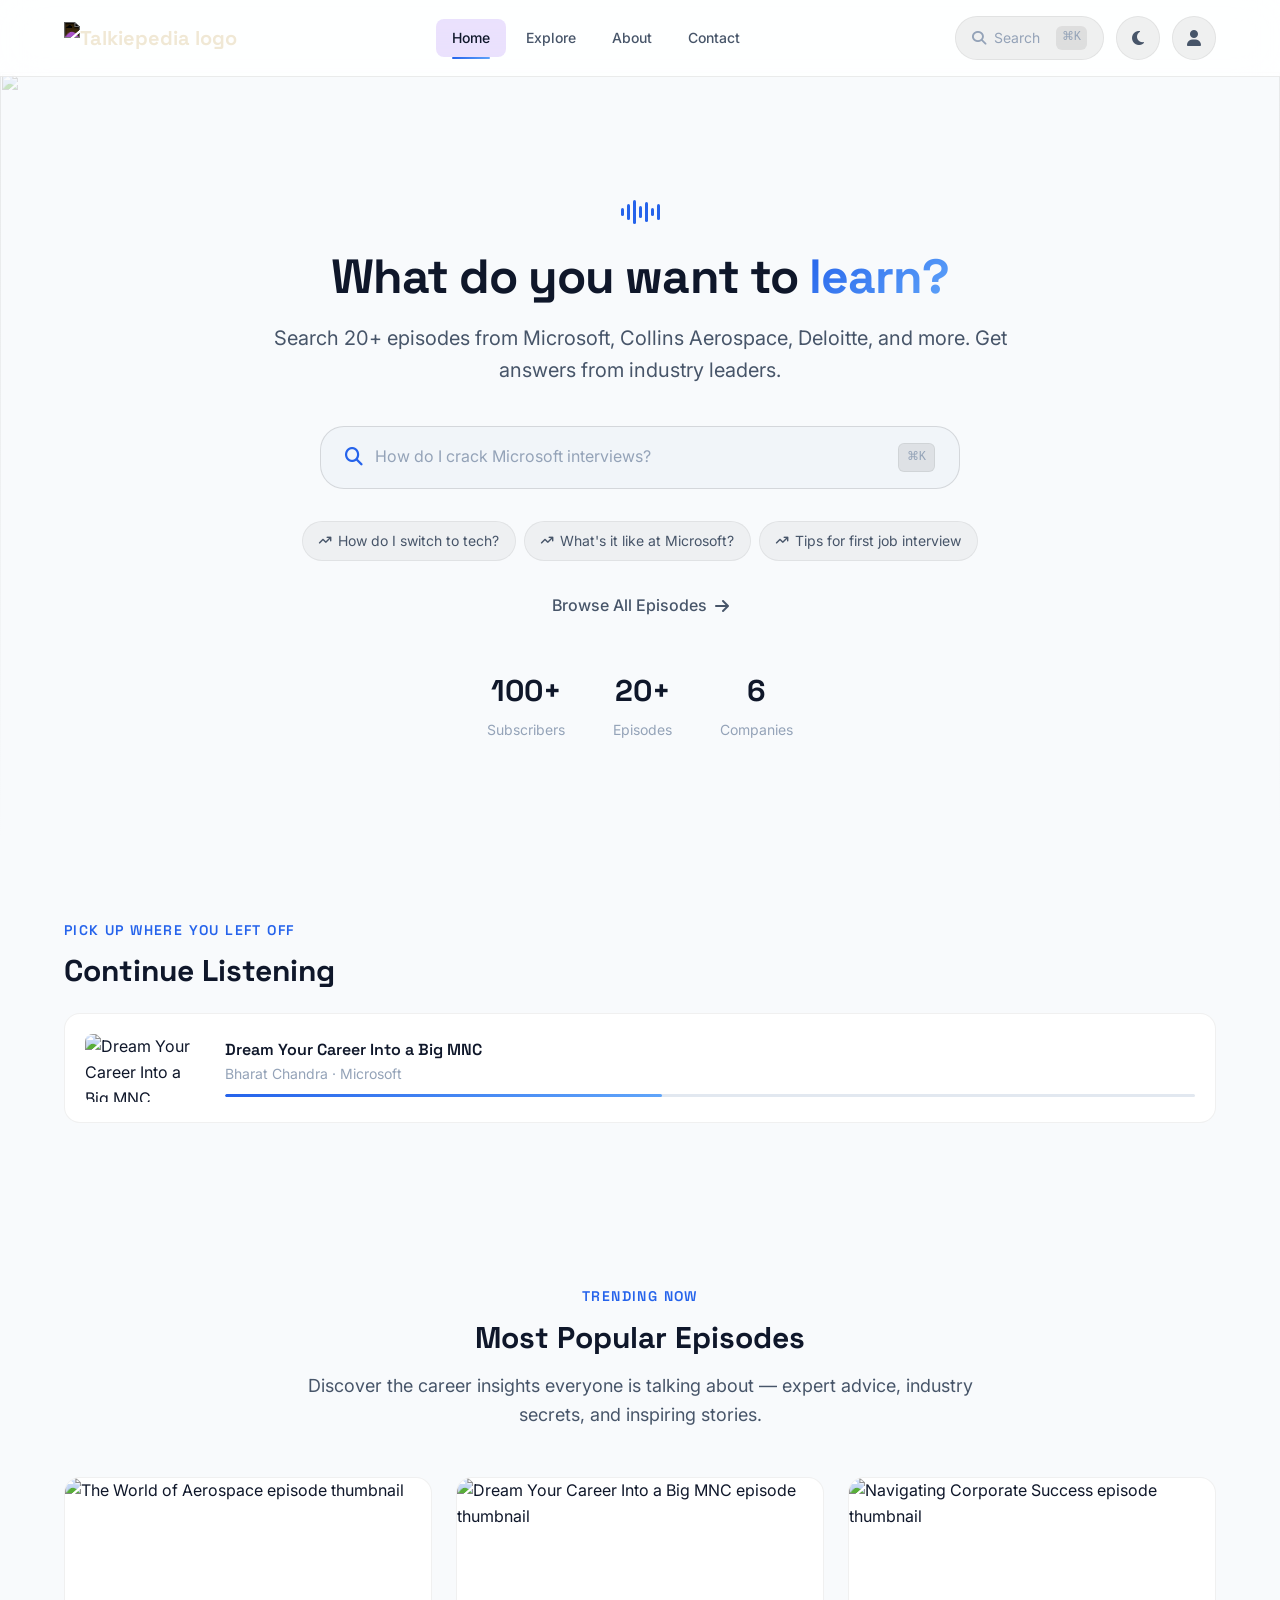
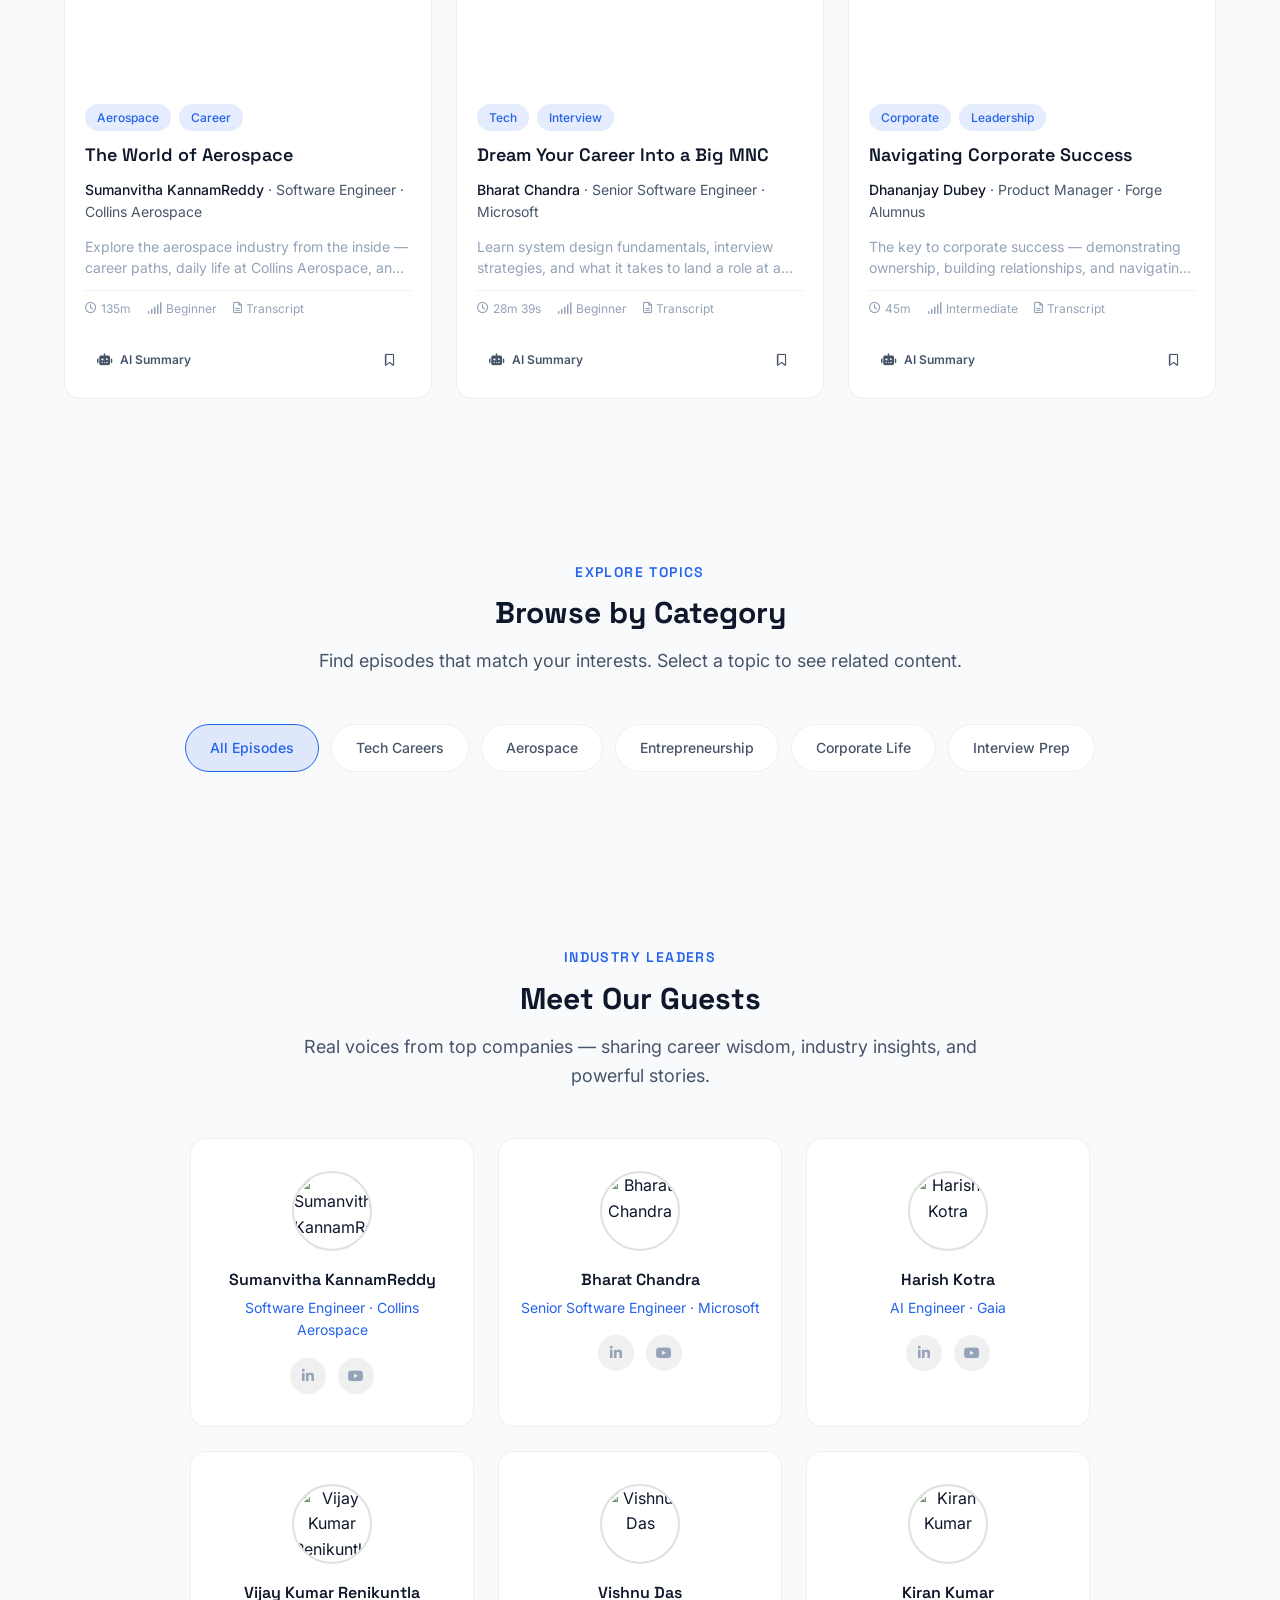
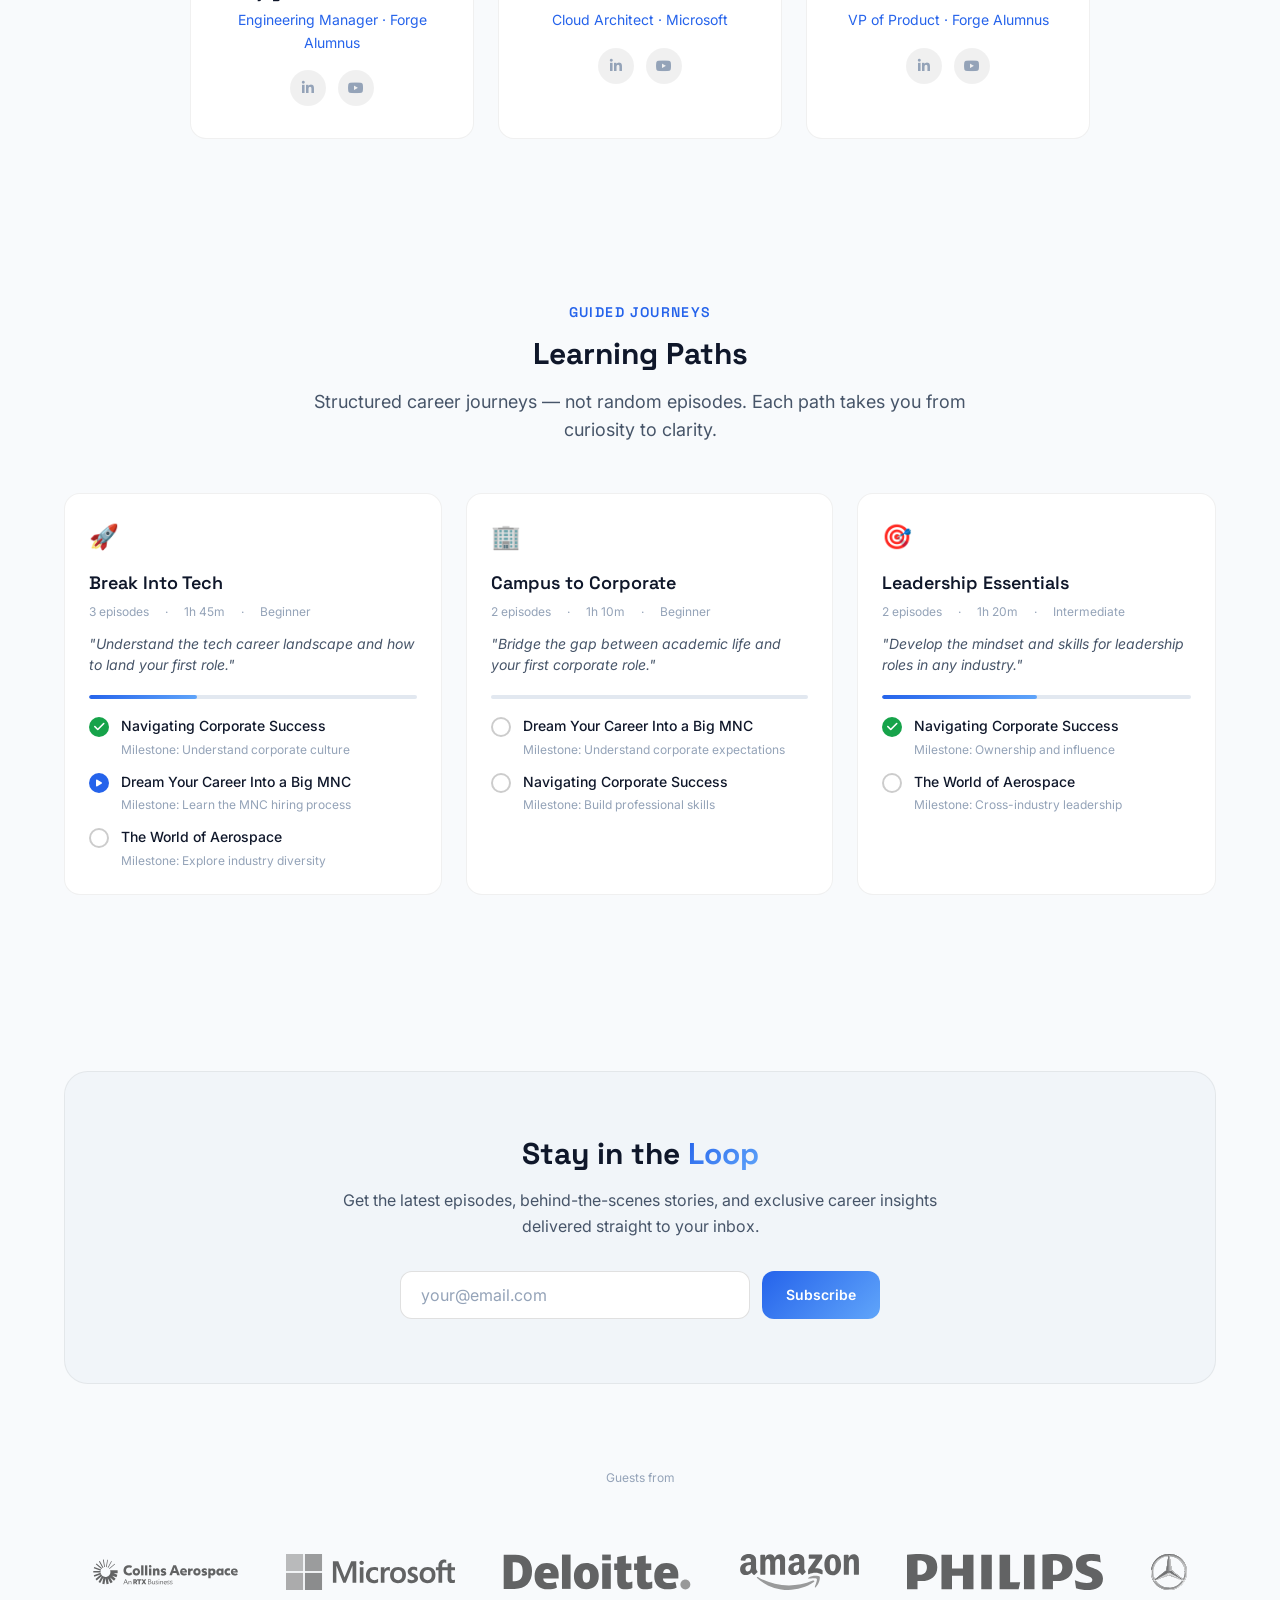
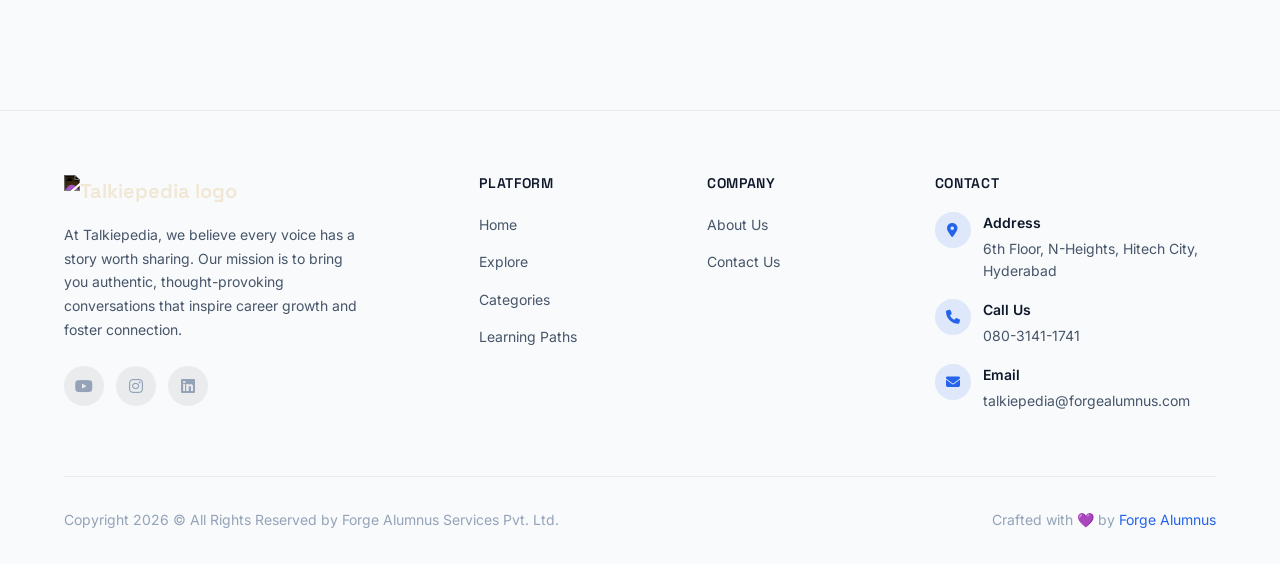
==== commit 4cc4f5e2: "feat: Add full Light/Dark Theme support, branding updates, and map embed" ====
--- a/index.html
+++ b/index.html
@@ -36,6 +36,9 @@
           <i class="fa-solid fa-magnifying-glass" aria-hidden="true"></i>
           <span class="search-btn-text">Search</span>
           <kbd aria-hidden="true">⌘K</kbd>
+        </button>
+        <button class="theme-toggle-btn" id="themeToggleBtn" aria-label="Toggle theme">
+          <i class="fa-solid fa-moon" aria-hidden="true"></i>
         </button>
         <button class="navbar-profile" aria-label="User Profile">
           <i class="fa-solid fa-user" aria-hidden="true"></i>
--- a/css/style.css
+++ b/css/style.css
@@ -10,34 +10,35 @@
    1. Design Tokens
    ============================================================ */
 :root {
+
   /* Colors — Surfaces */
-  --bg-primary:       #0a0a0f;
-  --bg-surface:       #12121a;
-  --bg-elevated:      #1a1a2e;
-  --bg-hover:         #22223a;
+  --bg-primary:       #f8fafc;
+  --bg-surface:       #ffffff;
+  --bg-elevated:      #f1f5f9;
+  --bg-hover:         #e2e8f0;
 
   /* Colors — Accents */
-  --accent-primary:   #7c3aed;
-  --accent-secondary: #f43f5e;
-  --accent-warm:      #f59e0b;
-  --accent-gradient:  linear-gradient(135deg, #7c3aed, #f43f5e, #f59e0b);
-  --accent-gradient-subtle: linear-gradient(135deg, rgba(124,58,237,0.15), rgba(244,63,94,0.08));
+  --accent-primary:   #2563EB;
+  --accent-secondary: #1D4ED8;
+  --accent-warm:      #60A5FA;
+  --accent-gradient:  linear-gradient(135deg, #2563EB, #60A5FA);
+  --accent-gradient-subtle: linear-gradient(135deg, rgba(37,99,235,0.10), rgba(96,165,250,0.05));
 
   /* Colors — Text */
-  --text-primary:     #f1f5f9;
-  --text-secondary:   #a1a1b5;
-  --text-muted:       #6b6b80;
+  --text-primary:     #0f172a;
+  --text-secondary:   #475569;
+  --text-muted:       #94a3b8;
 
   /* Colors — Borders & Glass */
-  --border-subtle:    rgba(255,255,255,0.06);
-  --border-medium:    rgba(255,255,255,0.10);
-  --glass-bg:         rgba(18,18,26,0.80);
-  --glass-border:     rgba(255,255,255,0.08);
+  --border-subtle:    rgba(0,0,0,0.06);
+  --border-medium:    rgba(0,0,0,0.12);
+  --glass-bg:         rgba(255,255,255,0.85);
+  --glass-border:     rgba(0,0,0,0.08);
 
   /* Colors — Semantic */
-  --success:          #22c55e;
-  --warning:          #f59e0b;
-  --error:            #ef4444;
+  --success:          #16a34a;
+  --warning:          #d97706;
+  --error:            #dc2626;
 
   /* Typography */
   --font-heading:     'Space Grotesk', system-ui, sans-serif;
@@ -78,10 +79,10 @@
   --radius-full: 9999px;
 
   /* Shadows (elevation) */
-  --shadow-sm:   0 1px 2px rgba(0,0,0,0.3);
-  --shadow-md:   0 4px 12px rgba(0,0,0,0.4);
-  --shadow-lg:   0 8px 24px rgba(0,0,0,0.5);
-  --shadow-glow: 0 0 20px rgba(124,58,237,0.15);
+  --shadow-sm:   0 1px 2px var(--shadow-color-sm);
+  --shadow-md:   0 4px 12px var(--shadow-color-md);
+  --shadow-lg:   0 8px 24px var(--shadow-color-lg);
+  --shadow-glow: 0 0 20px rgba(37,99,235,0.15);
 
   /* Transitions */
   --ease-out:  cubic-bezier(0.16, 1, 0.3, 1);
@@ -94,7 +95,136 @@
   --container-max: 1200px;
   --content-max:   65ch;
 
+  color-scheme: light;
+
+  /* Colors — Overlays */
+  --hero-overlay-1:    rgba(248, 250, 252, 0.5);
+  --hero-overlay-2:    rgba(248, 250, 252, 0.7);
+  --mini-player-bg:    rgba(255, 255, 255, 0.85);
+  --logo-filter:       invert(1) grayscale(100%);
+  --logo-filter-hover: invert(1) grayscale(100%);
+  --hero-img-opacity:  0.6;
+  --navbar-logo-filter: invert(1);
+  
+  --bg-overlay-subtle: rgba(0,0,0,0.03);
+  --bg-overlay-base:   rgba(0,0,0,0.04);
+  --bg-overlay-hover:  rgba(0,0,0,0.06);
+  --bg-overlay-active: rgba(0,0,0,0.08);
+  --bg-overlay-heavy:  rgba(0,0,0,0.1);
+  --border-strong:     rgba(0,0,0,0.2);
+  --shadow-color-sm:   rgba(0,0,0,0.05);
+  --shadow-color-md:   rgba(0,0,0,0.08);
+  --shadow-color-lg:   rgba(0,0,0,0.12);
+
+}
+
+[data-theme="dark"] {
+
+  /* Colors — Surfaces */
+  --bg-primary:       #0a0a0f;
+  --bg-surface:       #12121a;
+  --bg-elevated:      #1a1a2e;
+  --bg-hover:         #22223a;
+
+  /* Colors — Accents */
+  --accent-primary:   #2563EB;
+  --accent-secondary: #1D4ED8;
+  --accent-warm:      #60A5FA;
+  --accent-gradient:  linear-gradient(135deg, #2563EB, #60A5FA);
+  --accent-gradient-subtle: linear-gradient(135deg, rgba(37,99,235,0.15), rgba(96,165,250,0.08));
+
+  /* Colors — Text */
+  --text-primary:     #f1f5f9;
+  --text-secondary:   #a1a1b5;
+  --text-muted:       #6b6b80;
+
+  /* Colors — Borders & Glass */
+  --border-subtle:    rgba(255,255,255,0.06);
+  --border-medium:    rgba(255,255,255,0.10);
+  --glass-bg:         rgba(18,18,26,0.80);
+  --glass-border:     var(--bg-overlay-active);
+
+  /* Colors — Semantic */
+  --success:          #22c55e;
+  --warning:          #f59e0b;
+  --error:            #ef4444;
+
+  /* Typography */
+  --font-heading:     'Space Grotesk', system-ui, sans-serif;
+  --font-body:        'Inter', system-ui, sans-serif;
+
+  /* Type Scale */
+  --text-xs:    0.75rem;
+  --text-sm:    0.875rem;
+  --text-base:  1rem;
+  --text-lg:    1.125rem;
+  --text-xl:    1.25rem;
+  --text-2xl:   1.5rem;
+  --text-3xl:   1.875rem;
+  --text-4xl:   2.25rem;
+  --text-5xl:   3rem;
+  --text-6xl:   3.75rem;
+
+  /* Spacing */
+  --space-1:  0.25rem;
+  --space-2:  0.5rem;
+  --space-3:  0.75rem;
+  --space-4:  1rem;
+  --space-5:  1.25rem;
+  --space-6:  1.5rem;
+  --space-8:  2rem;
+  --space-10: 2.5rem;
+  --space-12: 3rem;
+  --space-16: 4rem;
+  --space-20: 5rem;
+  --space-24: 6rem;
+
+  /* Radius */
+  --radius-sm:   0.375rem;
+  --radius-md:   0.5rem;
+  --radius-lg:   0.75rem;
+  --radius-xl:   1rem;
+  --radius-2xl:  1.5rem;
+  --radius-full: 9999px;
+
+  /* Shadows (elevation) */
+  --shadow-sm:   0 1px 2px var(--shadow-color-sm);
+  --shadow-md:   0 4px 12px var(--shadow-color-md);
+  --shadow-lg:   0 8px 24px var(--shadow-color-lg);
+  --shadow-glow: 0 0 20px rgba(37,99,235,0.15);
+
+  /* Transitions */
+  --ease-out:  cubic-bezier(0.16, 1, 0.3, 1);
+  --ease-in-out: cubic-bezier(0.4, 0, 0.2, 1);
+  --duration-fast:   150ms;
+  --duration-normal: 250ms;
+  --duration-slow:   400ms;
+
+  /* Layout */
+  --container-max: 1200px;
+  --content-max:   65ch;
+
   color-scheme: dark;
+
+  /* Colors — Overlays */
+  --hero-overlay-1:    rgba(10, 10, 15, 0.5);
+  --hero-overlay-2:    rgba(10, 10, 15, 0.7);
+  --mini-player-bg:    rgba(10, 10, 12, 0.85);
+  --logo-filter:       grayscale(100%);
+  --logo-filter-hover: grayscale(0%);
+  --hero-img-opacity:  0.25;
+  --navbar-logo-filter: none;
+  
+  --bg-overlay-subtle: rgba(255,255,255,0.03);
+  --bg-overlay-base:   rgba(255,255,255,0.04);
+  --bg-overlay-hover:  rgba(255,255,255,0.05);
+  --bg-overlay-active: rgba(255,255,255,0.08);
+  --bg-overlay-heavy:  rgba(255,255,255,0.1);
+  --border-strong:     rgba(255,255,255,0.3);
+  --shadow-color-sm:   rgba(0,0,0,0.3);
+  --shadow-color-md:   rgba(0,0,0,0.4);
+  --shadow-color-lg:   rgba(0,0,0,0.5);
+
 }
 
 /* ============================================================
@@ -331,6 +461,7 @@
 .navbar-logo img {
   height: 32px;
   width: auto;
+  filter: var(--navbar-logo-filter, none);
 }
 
 .navbar-links {
@@ -351,7 +482,7 @@
 
 .navbar-links a:hover {
   color: var(--text-primary);
-  background: rgba(255,255,255,0.05);
+  background: var(--bg-overlay-hover);
 }
 
 .navbar-links a.active {
@@ -377,14 +508,36 @@
   gap: var(--space-3);
 }
 
-.navbar-profile {
+
+.theme-toggle-btn {
   display: flex;
   align-items: center;
   justify-content: center;
   width: 44px;
   height: 44px;
   border-radius: var(--radius-full);
-  background: rgba(255,255,255,0.05);
+  background: var(--bg-overlay-hover);
+  border: 1px solid var(--border-subtle);
+  color: var(--text-secondary);
+  cursor: pointer;
+  transition: all var(--duration-fast);
+  flex-shrink: 0;
+  padding: 0;
+}
+
+.theme-toggle-btn:hover {
+  border-color: var(--accent-primary);
+  color: var(--text-primary);
+}
+
+.navbar-profile {
+  display: flex;
+  align-items: center;
+  justify-content: center;
+  width: 44px;
+  height: 44px;
+  border-radius: var(--radius-full);
+  background: var(--bg-overlay-hover);
   border: 1px solid var(--border-subtle);
   color: var(--text-secondary);
   cursor: pointer;
@@ -410,7 +563,7 @@
   align-items: center;
   gap: var(--space-2);
   padding: var(--space-2) var(--space-4);
-  background: rgba(255,255,255,0.05);
+  background: var(--bg-overlay-hover);
   border: 1px solid var(--border-subtle);
   border-radius: var(--radius-full);
   color: var(--text-muted);
@@ -429,7 +582,7 @@
 .navbar-search-btn kbd {
   font-size: var(--text-xs);
   padding: 2px 6px;
-  background: rgba(255,255,255,0.08);
+  background: var(--bg-overlay-active);
   border-radius: var(--radius-sm);
   margin-left: var(--space-2);
 }
@@ -507,7 +660,7 @@
   .mobile-overlay {
     position: fixed;
     inset: 0;
-    background: rgba(0,0,0,0.5);
+    background: var(--shadow-color-lg);
     opacity: 0;
     pointer-events: none;
     transition: opacity var(--duration-normal);
@@ -549,7 +702,7 @@
   width: 100%;
   height: 100%;
   object-fit: cover;
-  opacity: 0.25;
+  opacity: var(--hero-img-opacity);
 }
 
 .hero-bg::after {
@@ -558,8 +711,8 @@
   inset: 0;
   background: linear-gradient(
     to bottom,
-    rgba(10,10,15,0.5) 0%,
-    rgba(10,10,15,0.7) 50%,
+    var(--hero-overlay-1) 0%,
+    var(--hero-overlay-2) 50%,
     var(--bg-primary) 100%
   );
 }
@@ -628,7 +781,7 @@
 .hero-search-input kbd {
   font-size: var(--text-xs);
   padding: 4px 8px;
-  background: rgba(255,255,255,0.08);
+  background: var(--bg-overlay-active);
   border: 1px solid var(--border-subtle);
   border-radius: var(--radius-sm);
   color: var(--text-muted);
@@ -645,7 +798,7 @@
 
 .trending-chip {
   padding: var(--space-2) var(--space-4);
-  background: rgba(255,255,255,0.04);
+  background: var(--bg-overlay-base);
   border: 1px solid var(--border-subtle);
   border-radius: var(--radius-full);
   font-size: var(--text-sm);
@@ -658,7 +811,7 @@
 }
 
 .trending-chip:hover {
-  background: rgba(124,58,237,0.1);
+  background: rgba(37,99,235,0.1);
   border-color: var(--accent-primary);
   color: var(--text-primary);
 }
@@ -747,7 +900,7 @@
   border: 1px solid var(--border-medium);
 }
 .btn-secondary:hover {
-  background: rgba(255,255,255,0.05);
+  background: var(--bg-overlay-hover);
   border-color: var(--text-secondary);
 }
 
@@ -758,7 +911,7 @@
 }
 .btn-ghost:hover {
   color: var(--text-primary);
-  background: rgba(255,255,255,0.05);
+  background: var(--bg-overlay-hover);
 }
 
 .btn-icon {
@@ -814,7 +967,7 @@
   display: flex;
   align-items: center;
   justify-content: center;
-  background: rgba(0,0,0,0.3);
+  background: var(--shadow-color-sm);
   opacity: 0;
   transition: opacity var(--duration-normal);
 }
@@ -859,13 +1012,13 @@
   padding: var(--space-1) var(--space-3);
   font-size: var(--text-xs);
   font-weight: 500;
-  background: rgba(124,58,237,0.12);
+  background: rgba(37,99,235,0.12);
   color: var(--accent-primary);
   border-radius: var(--radius-full);
 }
 
 .tag-secondary {
-  background: rgba(255,255,255,0.05);
+  background: var(--bg-overlay-hover);
   color: var(--text-secondary);
 }
 
@@ -1038,7 +1191,7 @@
 
 .category-pill:hover,
 .category-pill.active {
-  background: rgba(124,58,237,0.12);
+  background: rgba(37,99,235,0.12);
   border-color: var(--accent-primary);
   color: var(--accent-primary);
 }
@@ -1108,7 +1261,7 @@
   display: flex;
   align-items: center;
   justify-content: center;
-  background: rgba(255,255,255,0.05);
+  background: var(--bg-overlay-hover);
   border-radius: var(--radius-full);
   color: var(--text-muted);
   font-size: var(--text-sm);
@@ -1218,7 +1371,7 @@
 
 .path-episode-status.pending {
   background: transparent;
-  border: 2px solid rgba(255, 255, 255, 0.3);
+  border: 2px solid var(--border-strong);
   color: var(--text-muted);
 }
 
@@ -1295,7 +1448,7 @@
 .newsletter-form input[type="email"]:focus {
   border-color: var(--accent-primary);
   outline: none;
-  box-shadow: 0 0 0 3px rgba(124,58,237,0.15);
+  box-shadow: 0 0 0 3px rgba(37,99,235,0.15);
 }
 
 @media (max-width: 768px) {
@@ -1338,7 +1491,7 @@
   display: flex;
   align-items: center;
   justify-content: center;
-  background: rgba(255,255,255,0.05);
+  background: var(--bg-overlay-hover);
   border-radius: var(--radius-full);
   color: var(--text-muted);
   transition: all var(--duration-fast);
@@ -1388,7 +1541,7 @@
   display: flex;
   align-items: center;
   justify-content: center;
-  background: rgba(124,58,237,0.12);
+  background: rgba(37,99,235,0.12);
   border-radius: var(--radius-full);
   color: var(--accent-primary);
   font-size: var(--text-sm);
@@ -1469,7 +1622,7 @@
 
 .talkie-overlay .talkie-close:hover {
   color: var(--text-primary);
-  background: rgba(255,255,255,0.05);
+  background: var(--bg-overlay-hover);
 }
 
 .talkie-search-container {
@@ -1584,7 +1737,7 @@
 
 .talkie-related-q {
   padding: var(--space-3) var(--space-4);
-  background: rgba(255,255,255,0.03);
+  background: var(--bg-overlay-subtle);
   border: 1px solid var(--border-subtle);
   border-radius: var(--radius-lg);
   font-size: var(--text-sm);
@@ -1598,7 +1751,7 @@
 }
 
 .talkie-related-q:hover {
-  background: rgba(124,58,237,0.08);
+  background: rgba(37,99,235,0.08);
   border-color: var(--accent-primary);
   color: var(--text-primary);
 }
@@ -1727,7 +1880,7 @@
 }
 
 .transcript-entry:hover {
-  background: rgba(255,255,255,0.03);
+  background: var(--bg-overlay-subtle);
 }
 
 .transcript-timestamp {
@@ -1746,7 +1899,7 @@
 }
 
 .transcript-text mark {
-  background: rgba(124,58,237,0.3);
+  background: rgba(37,99,235,0.3);
   color: var(--text-primary);
   border-radius: 2px;
   padding: 0 2px;
@@ -1854,13 +2007,13 @@
   width: auto;
   object-fit: contain;
   opacity: 0.6;
-  filter: grayscale(100%);
+  filter: var(--logo-filter);
   transition: all 300ms ease;
 }
 
 .partner-logo:hover {
   opacity: 1;
-  filter: grayscale(0%);
+  filter: var(--logo-filter-hover);
   transform: translateY(-2px) scale(1.03);
 }
 
@@ -1959,10 +2112,10 @@
   left: 0;
   width: 100%;
   height: 66px;
-  background: rgba(10, 10, 12, 0.85);
+  background: var(--mini-player-bg);
   backdrop-filter: blur(16px);
   -webkit-backdrop-filter: blur(16px);
-  border-top: 1px solid rgba(255, 255, 255, 0.08);
+  border-top: 1px solid var(--bg-overlay-active);
   box-shadow: 0 -4px 24px rgba(0, 0, 0, 0.4);
   z-index: 1000;
   display: flex;
@@ -2115,7 +2268,7 @@
 .player-progress-bar {
   flex: 1;
   height: 3px;
-  background: rgba(255, 255, 255, 0.1);
+  background: var(--bg-overlay-heavy);
   border-radius: 2px;
   position: relative;
   cursor: pointer;
@@ -2206,3 +2359,8 @@
     display: none; /* Hide prev/next on mobile */
   }
 }
+
+/* Theme Switching Transition */
+.theme-transitioning, .theme-transitioning * {
+  transition: background-color 250ms ease, color 250ms ease, border-color 250ms ease, box-shadow 250ms ease !important;
+}
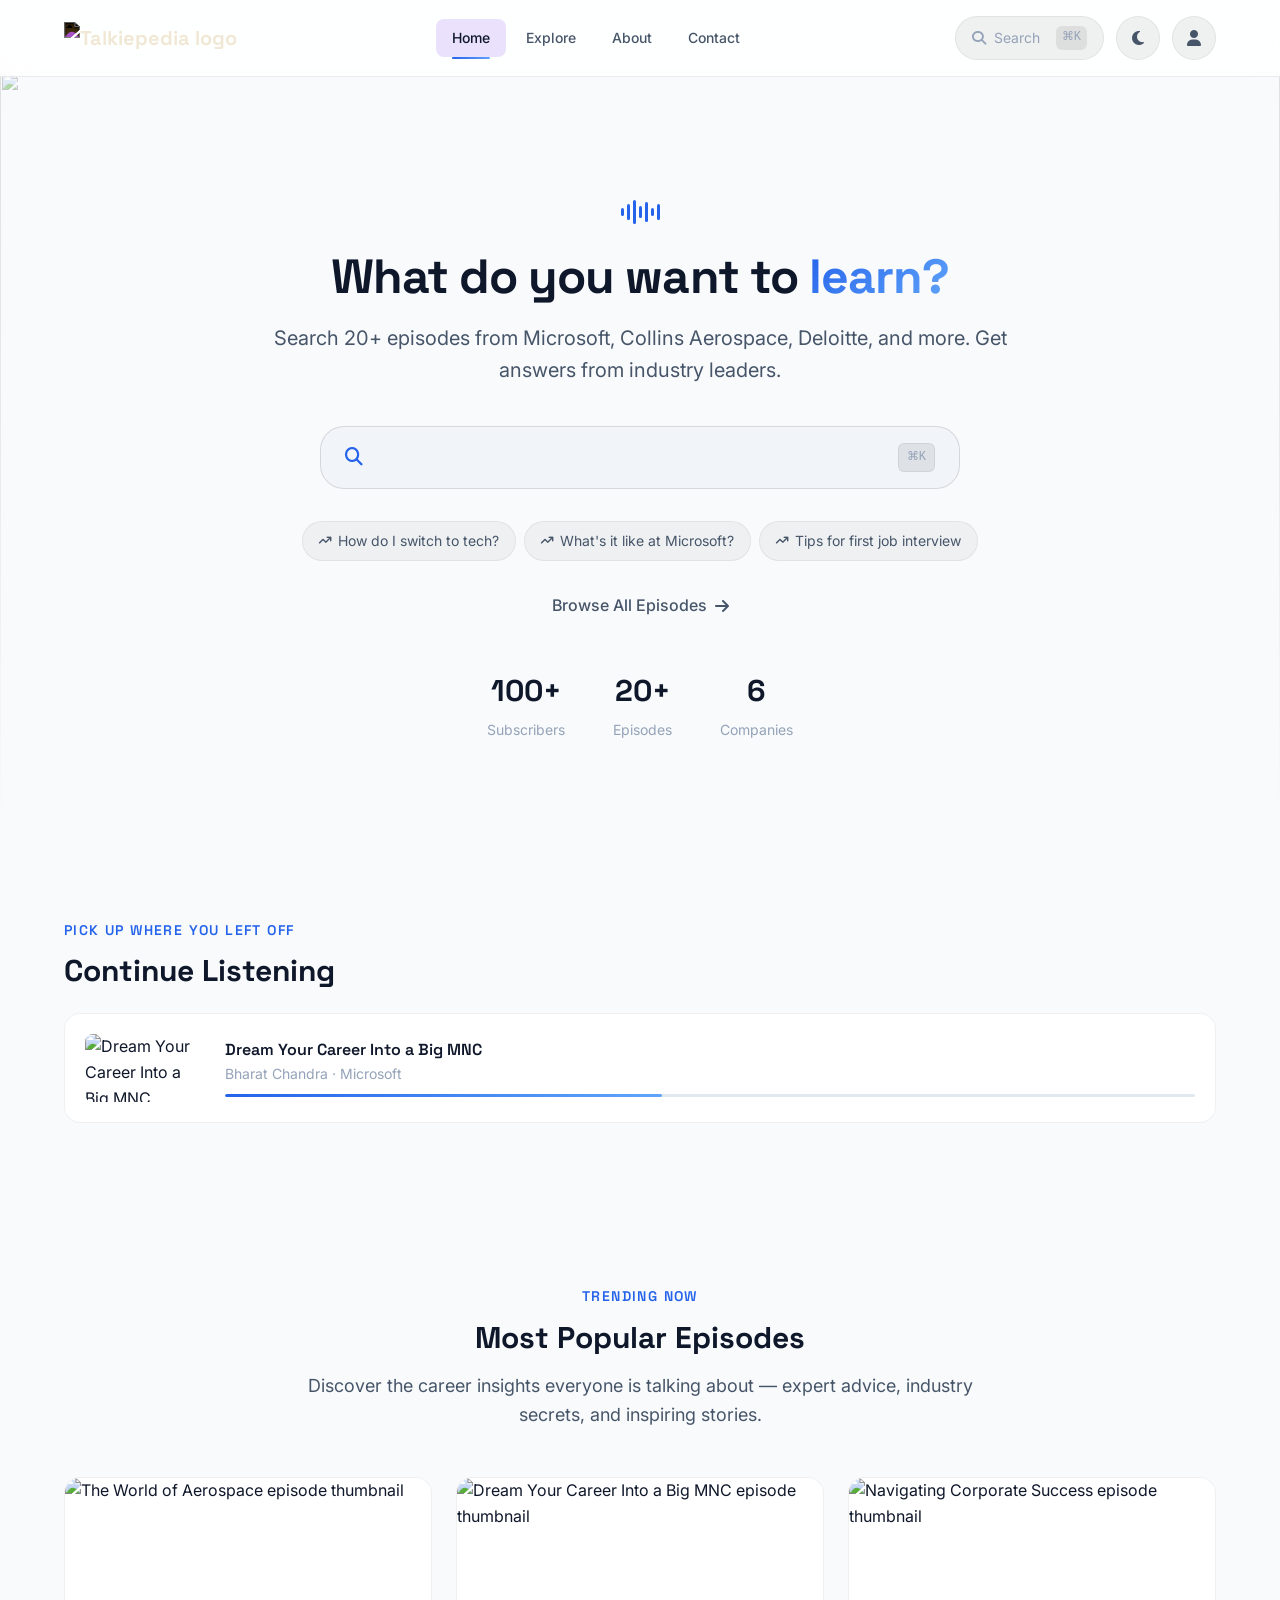
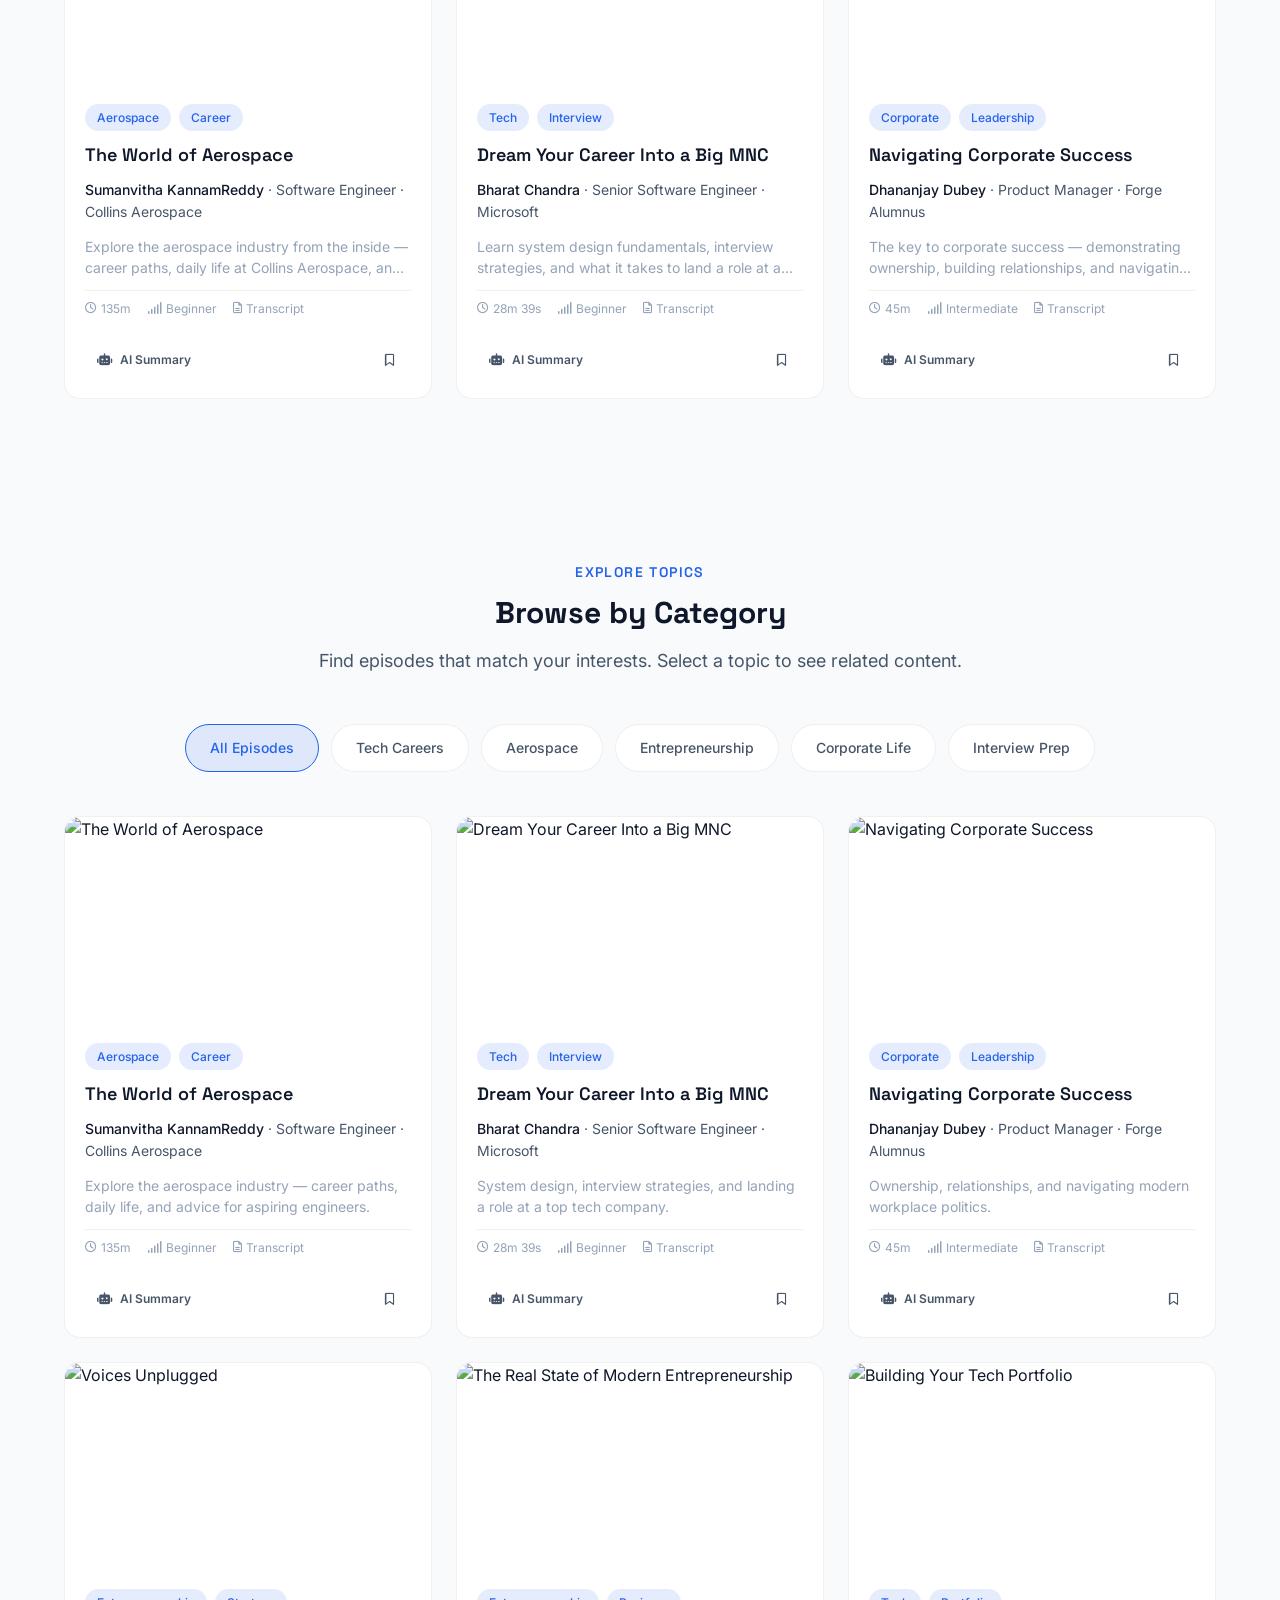
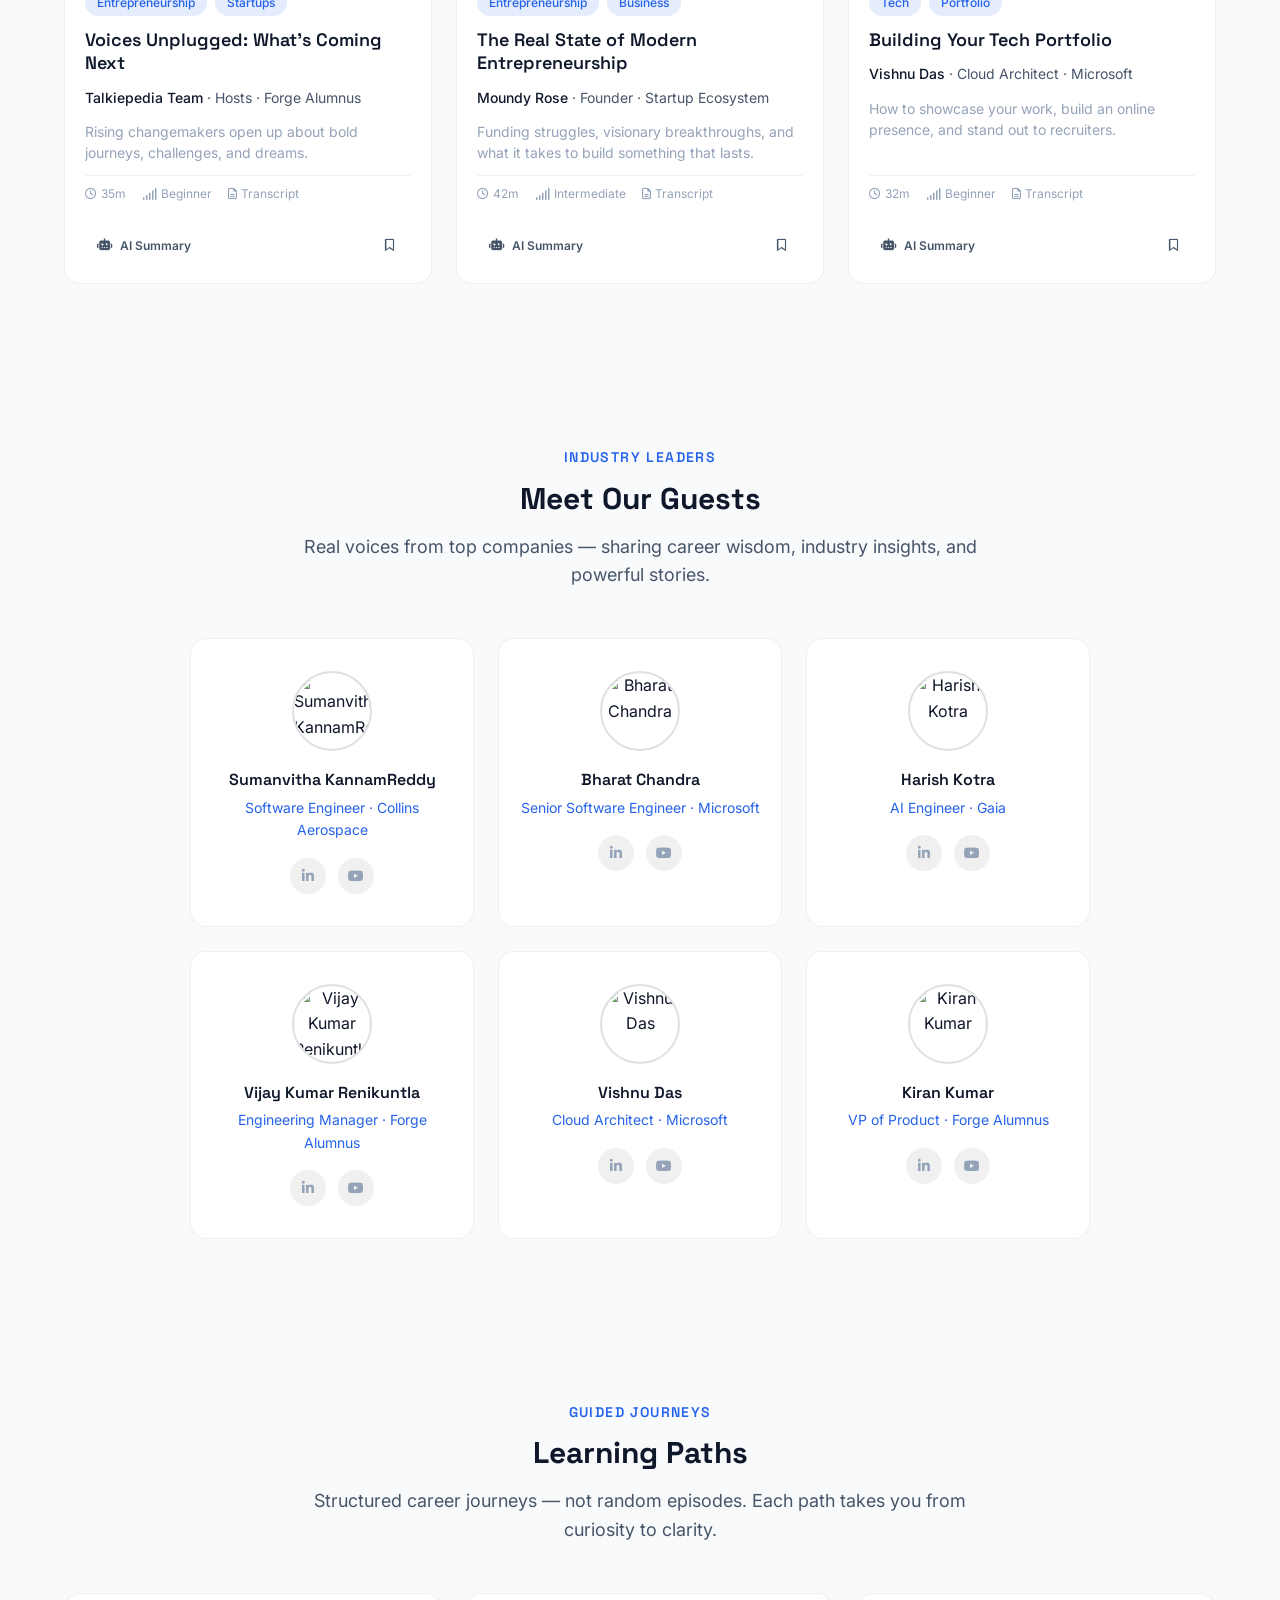
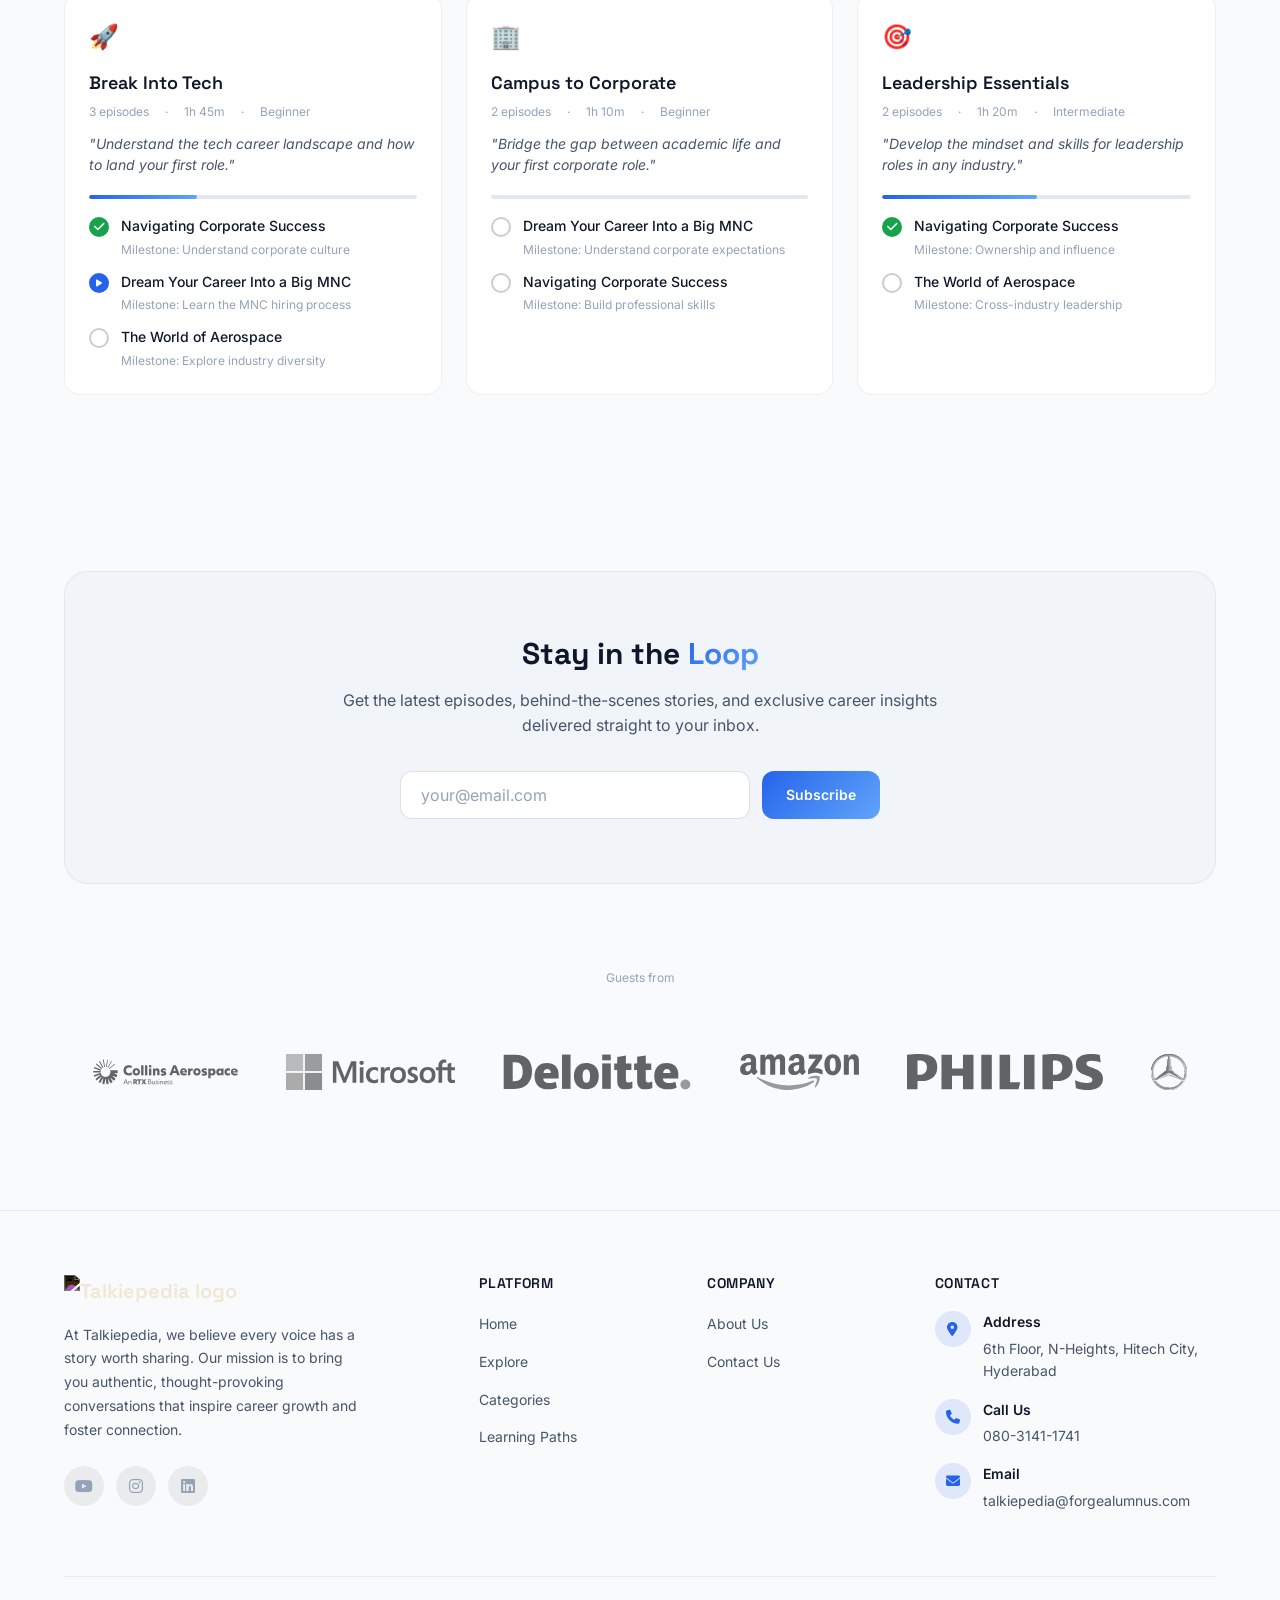
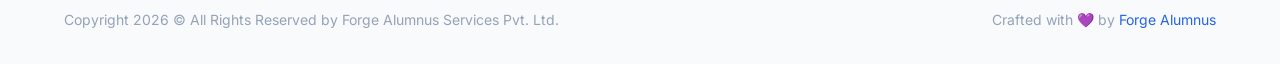
==== commit 9e64f84a: "fix: Add missing episode grid to homepage and update hero opacity" ====
--- a/index.html
+++ b/index.html
@@ -267,6 +267,225 @@
           <button class="category-pill" role="tab" aria-selected="false" data-category="corporate">Corporate Life</button>
           <button class="category-pill" role="tab" aria-selected="false" data-category="interview">Interview Prep</button>
         </div>
+
+        <div class="grid grid-3" style="margin-top: var(--space-8);">
+          <!-- Card 1 -->
+          <article class="podcast-card" data-categories="aerospace,career">
+            <div class="podcast-card-thumb">
+              <a href="episode.html" aria-label="Play The World of Aerospace">
+                <img src="https://talkiepedia.forgealumnus.com/image/collinionsaeroscope.png" alt="The World of Aerospace" loading="lazy">
+                <div class="podcast-card-play">
+                  <button aria-hidden="true" tabindex="-1">
+                    <i class="fa-solid fa-play"></i>
+                  </button>
+                </div>
+              </a>
+            </div>
+            <div class="podcast-card-body">
+              <div class="tags">
+                <span class="tag">Aerospace</span>
+                <span class="tag">Career</span>
+              </div>
+              <h3 class="podcast-card-title"><a href="episode.html">The World of Aerospace</a></h3>
+              <p class="podcast-card-speaker"><strong>Sumanvitha KannamReddy</strong> · Software Engineer · Collins Aerospace</p>
+              <p class="podcast-card-summary">Explore the aerospace industry — career paths, daily life, and advice for aspiring engineers.</p>
+              <div class="podcast-card-meta">
+                <span><i class="fa-regular fa-clock" aria-hidden="true"></i> 135m</span>
+                <span><i class="fa-solid fa-signal" aria-hidden="true"></i> Beginner</span>
+                <span><i class="fa-regular fa-file-lines" aria-hidden="true"></i> Transcript</span>
+              </div>
+              <div class="podcast-card-actions">
+                <button class="btn btn-ghost" onclick="openTalkieWithQuery('Aerospace career tips')">
+                  <i class="fa-solid fa-robot" aria-hidden="true"></i> AI Summary
+                </button>
+                <button class="btn btn-ghost btn-bookmark" aria-label="Bookmark" data-episode="aerospace">
+                  <i class="fa-regular fa-bookmark" aria-hidden="true"></i>
+                </button>
+              </div>
+            </div>
+          </article>
+
+          <!-- Card 2 -->
+          <article class="podcast-card" data-categories="tech,interview">
+            <div class="podcast-card-thumb">
+              <a href="episode.html" aria-label="Play Dream Your Career Into a Big MNC">
+                <img src="https://talkiepedia.forgealumnus.com/image/microsoft.png" alt="Dream Your Career Into a Big MNC" loading="lazy">
+                <div class="podcast-card-play">
+                  <button aria-hidden="true" tabindex="-1">
+                    <i class="fa-solid fa-play"></i>
+                  </button>
+                </div>
+              </a>
+            </div>
+            <div class="podcast-card-body">
+              <div class="tags">
+                <span class="tag">Tech</span>
+                <span class="tag">Interview</span>
+              </div>
+              <h3 class="podcast-card-title"><a href="episode.html">Dream Your Career Into a Big MNC</a></h3>
+              <p class="podcast-card-speaker"><strong>Bharat Chandra</strong> · Senior Software Engineer · Microsoft</p>
+              <p class="podcast-card-summary">System design, interview strategies, and landing a role at a top tech company.</p>
+              <div class="podcast-card-meta">
+                <span><i class="fa-regular fa-clock" aria-hidden="true"></i> 28m 39s</span>
+                <span><i class="fa-solid fa-signal" aria-hidden="true"></i> Beginner</span>
+                <span><i class="fa-regular fa-file-lines" aria-hidden="true"></i> Transcript</span>
+              </div>
+              <div class="podcast-card-actions">
+                <button class="btn btn-ghost" onclick="openTalkieWithQuery('Microsoft interview tips')">
+                  <i class="fa-solid fa-robot" aria-hidden="true"></i> AI Summary
+                </button>
+                <button class="btn btn-ghost btn-bookmark" aria-label="Bookmark" data-episode="microsoft">
+                  <i class="fa-regular fa-bookmark" aria-hidden="true"></i>
+                </button>
+              </div>
+            </div>
+          </article>
+
+          <!-- Card 3 -->
+          <article class="podcast-card" data-categories="corporate,entrepreneurship">
+            <div class="podcast-card-thumb">
+              <a href="episode.html" aria-label="Play Navigating Corporate Success">
+                <img src="https://talkiepedia.forgealumnus.com/image/trailer.png" alt="Navigating Corporate Success" loading="lazy">
+                <div class="podcast-card-play">
+                  <button aria-hidden="true" tabindex="-1">
+                    <i class="fa-solid fa-play"></i>
+                  </button>
+                </div>
+              </a>
+            </div>
+            <div class="podcast-card-body">
+              <div class="tags">
+                <span class="tag">Corporate</span>
+                <span class="tag">Leadership</span>
+              </div>
+              <h3 class="podcast-card-title"><a href="episode.html">Navigating Corporate Success</a></h3>
+              <p class="podcast-card-speaker"><strong>Dhananjay Dubey</strong> · Product Manager · Forge Alumnus</p>
+              <p class="podcast-card-summary">Ownership, relationships, and navigating modern workplace politics.</p>
+              <div class="podcast-card-meta">
+                <span><i class="fa-regular fa-clock" aria-hidden="true"></i> 45m</span>
+                <span><i class="fa-solid fa-signal" aria-hidden="true"></i> Intermediate</span>
+                <span><i class="fa-regular fa-file-lines" aria-hidden="true"></i> Transcript</span>
+              </div>
+              <div class="podcast-card-actions">
+                <button class="btn btn-ghost" onclick="openTalkieWithQuery('Corporate success')">
+                  <i class="fa-solid fa-robot" aria-hidden="true"></i> AI Summary
+                </button>
+                <button class="btn btn-ghost btn-bookmark" aria-label="Bookmark" data-episode="corporate">
+                  <i class="fa-regular fa-bookmark" aria-hidden="true"></i>
+                </button>
+              </div>
+            </div>
+          </article>
+
+          <!-- Card 4 -->
+          <article class="podcast-card" data-categories="tech,entrepreneurship">
+            <div class="podcast-card-thumb">
+              <a href="episode.html" aria-label="Play Voices Unplugged">
+                <img src="https://talkiepedia.forgealumnus.com/image/podcast2.jpg" alt="Voices Unplugged" loading="lazy">
+                <div class="podcast-card-play">
+                  <button aria-hidden="true" tabindex="-1">
+                    <i class="fa-solid fa-play"></i>
+                  </button>
+                </div>
+              </a>
+            </div>
+            <div class="podcast-card-body">
+              <div class="tags">
+                <span class="tag">Entrepreneurship</span>
+                <span class="tag">Startups</span>
+              </div>
+              <h3 class="podcast-card-title"><a href="episode.html">Voices Unplugged: What's Coming Next</a></h3>
+              <p class="podcast-card-speaker"><strong>Talkiepedia Team</strong> · Hosts · Forge Alumnus</p>
+              <p class="podcast-card-summary">Rising changemakers open up about bold journeys, challenges, and dreams.</p>
+              <div class="podcast-card-meta">
+                <span><i class="fa-regular fa-clock" aria-hidden="true"></i> 35m</span>
+                <span><i class="fa-solid fa-signal" aria-hidden="true"></i> Beginner</span>
+                <span><i class="fa-regular fa-file-lines" aria-hidden="true"></i> Transcript</span>
+              </div>
+              <div class="podcast-card-actions">
+                <button class="btn btn-ghost" onclick="openTalkieWithQuery('Entrepreneurship tips')">
+                  <i class="fa-solid fa-robot" aria-hidden="true"></i> AI Summary
+                </button>
+                <button class="btn btn-ghost btn-bookmark" aria-label="Bookmark" data-episode="unplugged">
+                  <i class="fa-regular fa-bookmark" aria-hidden="true"></i>
+                </button>
+              </div>
+            </div>
+          </article>
+
+          <!-- Card 5 -->
+          <article class="podcast-card" data-categories="entrepreneurship,corporate">
+            <div class="podcast-card-thumb">
+              <a href="episode.html" aria-label="Play The Real State of Modern Entrepreneurship">
+                <img src="https://talkiepedia.forgealumnus.com/image/microphone.jpg" alt="The Real State of Modern Entrepreneurship" loading="lazy">
+                <div class="podcast-card-play">
+                  <button aria-hidden="true" tabindex="-1">
+                    <i class="fa-solid fa-play"></i>
+                  </button>
+                </div>
+              </a>
+            </div>
+            <div class="podcast-card-body">
+              <div class="tags">
+                <span class="tag">Entrepreneurship</span>
+                <span class="tag">Business</span>
+              </div>
+              <h3 class="podcast-card-title"><a href="episode.html">The Real State of Modern Entrepreneurship</a></h3>
+              <p class="podcast-card-speaker"><strong>Moundy Rose</strong> · Founder · Startup Ecosystem</p>
+              <p class="podcast-card-summary">Funding struggles, visionary breakthroughs, and what it takes to build something that lasts.</p>
+              <div class="podcast-card-meta">
+                <span><i class="fa-regular fa-clock" aria-hidden="true"></i> 42m</span>
+                <span><i class="fa-solid fa-signal" aria-hidden="true"></i> Intermediate</span>
+                <span><i class="fa-regular fa-file-lines" aria-hidden="true"></i> Transcript</span>
+              </div>
+              <div class="podcast-card-actions">
+                <button class="btn btn-ghost" onclick="openTalkieWithQuery('Startup advice')">
+                  <i class="fa-solid fa-robot" aria-hidden="true"></i> AI Summary
+                </button>
+                <button class="btn btn-ghost btn-bookmark" aria-label="Bookmark" data-episode="entrepreneurship">
+                  <i class="fa-regular fa-bookmark" aria-hidden="true"></i>
+                </button>
+              </div>
+            </div>
+          </article>
+
+          <!-- Card 6 -->
+          <article class="podcast-card" data-categories="tech,interview">
+            <div class="podcast-card-thumb">
+              <a href="episode.html" aria-label="Play Building Your Tech Portfolio">
+                <img src="https://talkiepedia.forgealumnus.com/image/aboutus.jpg" alt="Building Your Tech Portfolio" loading="lazy">
+                <div class="podcast-card-play">
+                  <button aria-hidden="true" tabindex="-1">
+                    <i class="fa-solid fa-play"></i>
+                  </button>
+                </div>
+              </a>
+            </div>
+            <div class="podcast-card-body">
+              <div class="tags">
+                <span class="tag">Tech</span>
+                <span class="tag">Portfolio</span>
+              </div>
+              <h3 class="podcast-card-title"><a href="episode.html">Building Your Tech Portfolio</a></h3>
+              <p class="podcast-card-speaker"><strong>Vishnu Das</strong> · Cloud Architect · Microsoft</p>
+              <p class="podcast-card-summary">How to showcase your work, build an online presence, and stand out to recruiters.</p>
+              <div class="podcast-card-meta">
+                <span><i class="fa-regular fa-clock" aria-hidden="true"></i> 32m</span>
+                <span><i class="fa-solid fa-signal" aria-hidden="true"></i> Beginner</span>
+                <span><i class="fa-regular fa-file-lines" aria-hidden="true"></i> Transcript</span>
+              </div>
+              <div class="podcast-card-actions">
+                <button class="btn btn-ghost" onclick="openTalkieWithQuery('Tech portfolio tips')">
+                  <i class="fa-solid fa-robot" aria-hidden="true"></i> AI Summary
+                </button>
+                <button class="btn btn-ghost btn-bookmark" aria-label="Bookmark" data-episode="portfolio">
+                  <i class="fa-regular fa-bookmark" aria-hidden="true"></i>
+                </button>
+              </div>
+            </div>
+          </article>
+        </div>
+
       </div>
     </section>
 
--- a/css/style.css
+++ b/css/style.css
@@ -103,7 +103,7 @@
   --mini-player-bg:    rgba(255, 255, 255, 0.85);
   --logo-filter:       invert(1) grayscale(100%);
   --logo-filter-hover: invert(1) grayscale(100%);
-  --hero-img-opacity:  0.6;
+  --hero-img-opacity:  0.9;
   --navbar-logo-filter: invert(1);
   
   --bg-overlay-subtle: rgba(0,0,0,0.03);
@@ -212,7 +212,7 @@
   --mini-player-bg:    rgba(10, 10, 12, 0.85);
   --logo-filter:       grayscale(100%);
   --logo-filter-hover: grayscale(0%);
-  --hero-img-opacity:  0.25;
+  --hero-img-opacity:  0.9;
   --navbar-logo-filter: none;
   
   --bg-overlay-subtle: rgba(255,255,255,0.03);
@@ -2166,7 +2166,7 @@
   height: 46px;
   border-radius: 6px;
   object-fit: cover;
-  background: var(--surface-light);
+  background: var(--bg-elevated);
   flex-shrink: 0;
   will-change: transform;
 }
@@ -2240,7 +2240,7 @@
 }
 .player-btn.play-pause {
   background: var(--text-base);
-  color: var(--bg-default);
+  color: var(--bg-primary);
   width: 42px;
   height: 42px;
 }
@@ -2278,13 +2278,13 @@
   top: 0;
   left: 0;
   height: 100%;
-  background: var(--primary);
+  background: var(--accent-primary);
   border-radius: 2px;
   width: 0%;
   transition: width 0.1s linear;
 }
 .player-progress-bar:hover .player-progress-fill {
-  background: var(--primary-light);
+  background: var(--accent-secondary);
 }
 .player-progress-fill::after {
   content: '';
